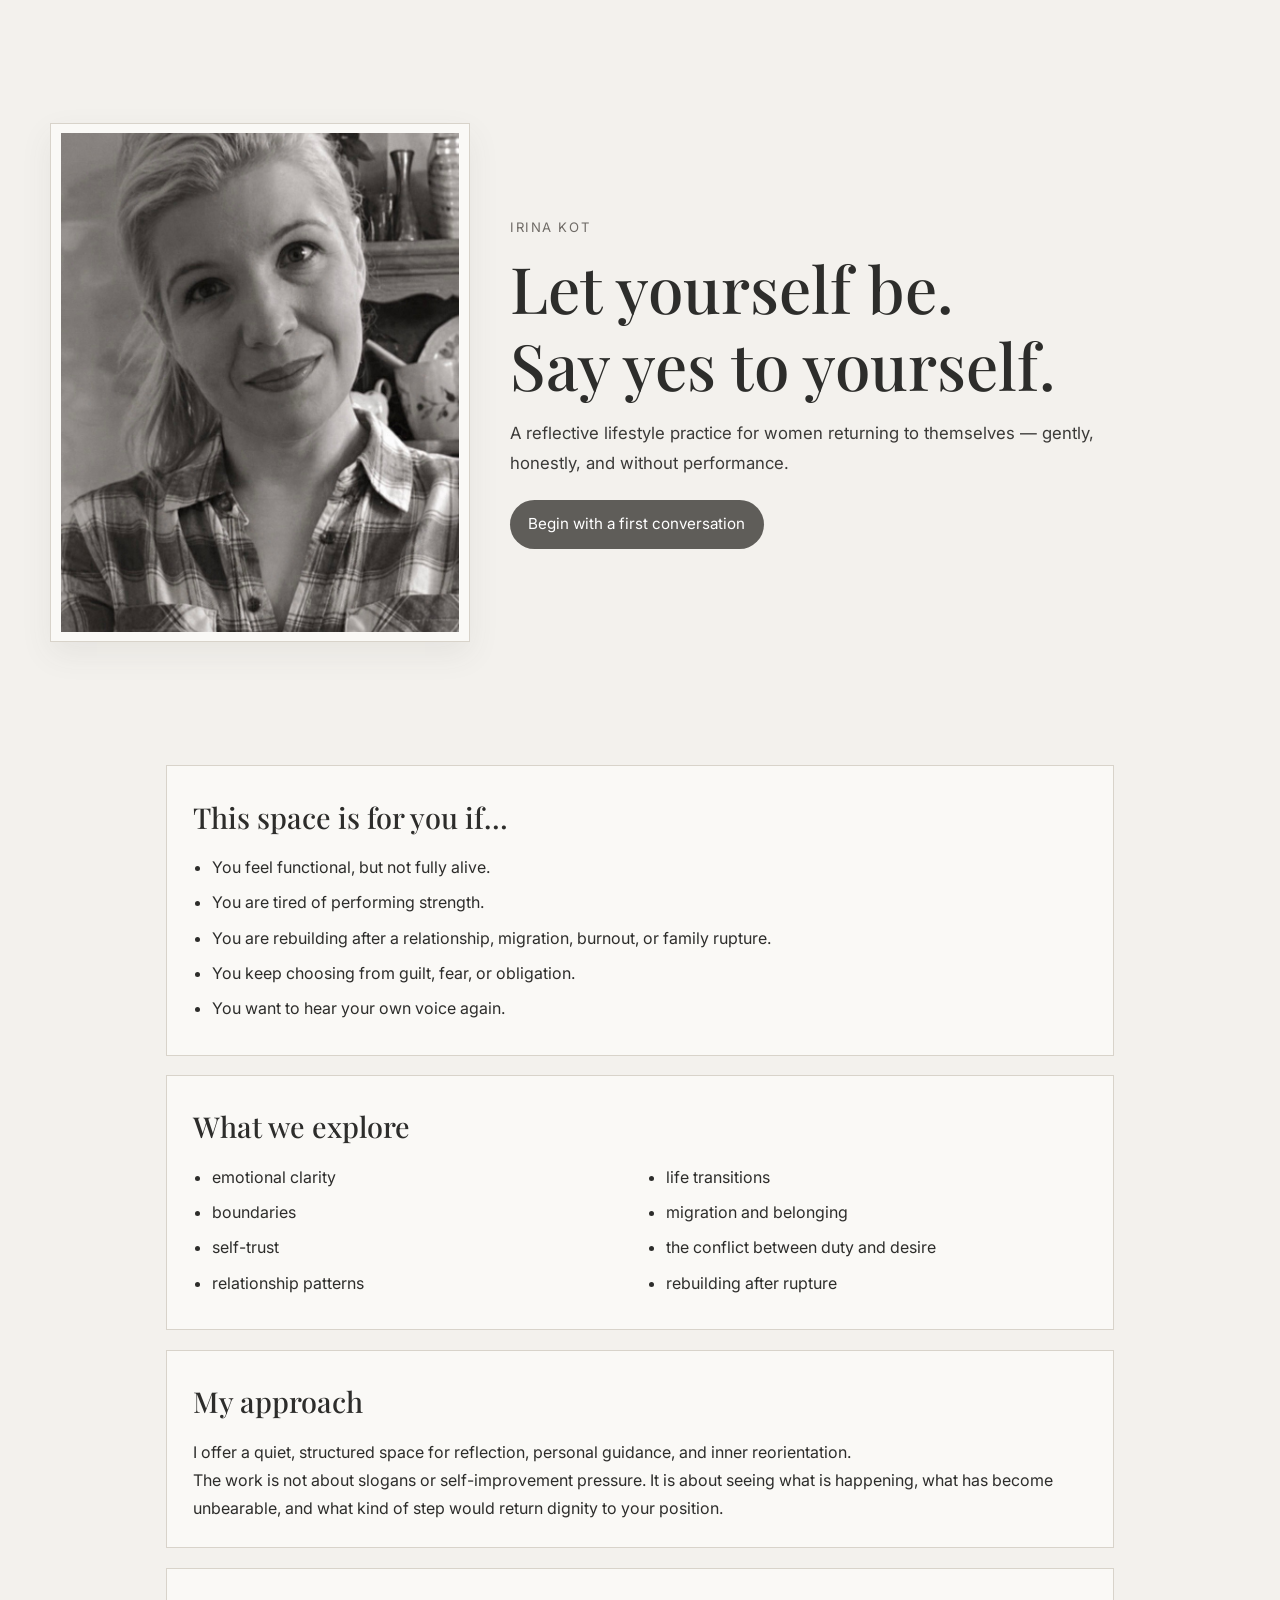
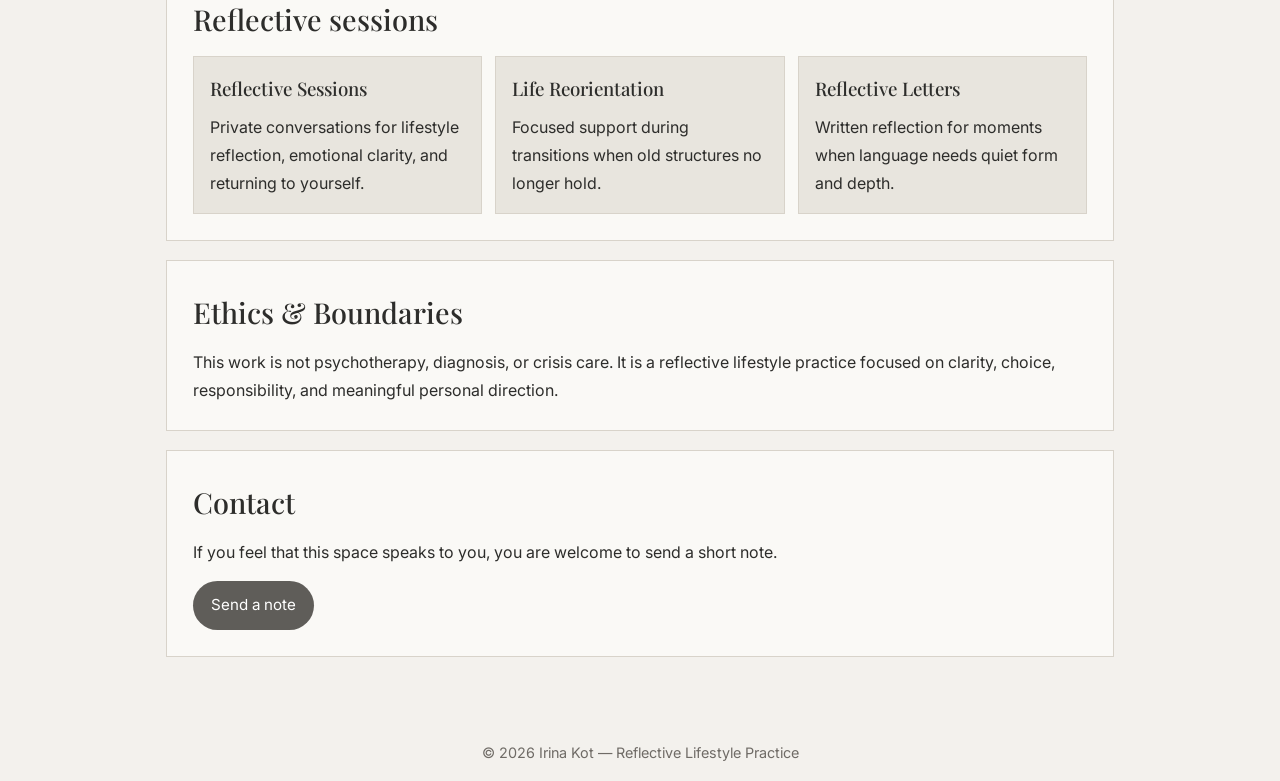
==== index.html @ 47215116 "Point portrait references to root image filename" ====
<!DOCTYPE html>
<html lang="en">
<head>
  <meta charset="UTF-8" />
  <meta name="viewport" content="width=device-width, initial-scale=1.0" />
  <title>Irina Kot — Reflective Lifestyle Practice</title>
  <meta name="description" content="A reflective lifestyle practice for women returning to themselves — gently, honestly, and without performance." />
  <link href="https://fonts.googleapis.com/css2?family=Playfair+Display:wght@400;500;600;700&family=Inter:wght@300;400;500&display=swap" rel="stylesheet" />
  <link rel="stylesheet" href="styles.css" />
</head>
<body>
  <header class="hero">
    <div class="hero-grid">
      <figure class="hero-image-card">
        <img src="26394C4F-55B9-4090-A271-78FD8FC266B1.jpeg" alt="Irina Kot portrait" class="hero-image" />
      </figure>
      <div class="hero-copy">
        <p class="identity">Irina Kot</p>
        <h1>Let yourself be.<br>Say yes to yourself.</h1>
        <p class="subtitle">A reflective lifestyle practice for women returning to themselves — gently, honestly, and without performance.</p>
        <a href="#contact" class="btn">Begin with a first conversation</a>
      </div>
    </div>
  </header>

  <main>
    <section class="section-card">
      <h2>This space is for you if…</h2>
      <ul>
        <li>You feel functional, but not fully alive.</li>
        <li>You are tired of performing strength.</li>
        <li>You are rebuilding after a relationship, migration, burnout, or family rupture.</li>
        <li>You keep choosing from guilt, fear, or obligation.</li>
        <li>You want to hear your own voice again.</li>
      </ul>
    </section>

    <section class="section-card">
      <h2>What we explore</h2>
      <ul class="two-col-list">
        <li>emotional clarity</li>
        <li>boundaries</li>
        <li>self-trust</li>
        <li>relationship patterns</li>
        <li>life transitions</li>
        <li>migration and belonging</li>
        <li>the conflict between duty and desire</li>
        <li>rebuilding after rupture</li>
      </ul>
    </section>

    <section class="section-card">
      <h2>My approach</h2>
      <p>I offer a quiet, structured space for reflection, personal guidance, and inner reorientation.</p>
      <p>The work is not about slogans or self-improvement pressure. It is about seeing what is happening, what has become unbearable, and what kind of step would return dignity to your position.</p>
    </section>

    <section class="section-card">
      <h2>Reflective sessions</h2>
      <div class="sessions">
        <article><h3>Reflective Sessions</h3><p>Private conversations for lifestyle reflection, emotional clarity, and returning to yourself.</p></article>
        <article><h3>Life Reorientation</h3><p>Focused support during transitions when old structures no longer hold.</p></article>
        <article><h3>Reflective Letters</h3><p>Written reflection for moments when language needs quiet form and depth.</p></article>
      </div>
    </section>

    <section class="section-card">
      <h2>Ethics & Boundaries</h2>
      <p>This work is not psychotherapy, diagnosis, or crisis care. It is a reflective lifestyle practice focused on clarity, choice, responsibility, and meaningful personal direction.</p>
    </section>

    <section id="contact" class="section-card contact">
      <h2>Contact</h2>
      <p>If you feel that this space speaks to you, you are welcome to send a short note.</p>
      <a class="btn" href="mailto:irynakot2016@gmail.com?subject=Reflective%20lifestyle%20practice%20inquiry">Send a note</a>
    </section>
  </main>

  <footer>© 2026 Irina Kot — Reflective Lifestyle Practice</footer>
</body>
</html>
---- styles.css ----
:root {
  --background: #f3f1ed;
  --surface: #e8e5de;
  --surface-light: #faf9f6;
  --text: #2d2d2b;
  --muted: #6f6b66;
  --border: #d8d3ca;
  --button: #5f5d59;
  --button-hover: #3f3d3a;
}

* { box-sizing: border-box; margin: 0; padding: 0; }
body {
  font-family: Inter, sans-serif;
  background: var(--background);
  color: var(--text);
  line-height: 1.75;
}

h1, h2, h3 {
  font-family: 'Playfair Display', serif;
  font-weight: 500;
}

.hero {
  min-height: 85vh;
  display: flex;
  align-items: center;
  padding: 2.5rem 1rem;
}

.hero-grid {
  max-width: 1180px;
  margin: 0 auto;
  width: 100%;
  display: grid;
  grid-template-columns: minmax(280px, 420px) 1fr;
  gap: 2.5rem;
  align-items: center;
}

.hero-image-card {
  background: var(--surface-light);
  border: 1px solid var(--border);
  padding: 0.6rem;
  box-shadow: 0 12px 30px rgba(82, 78, 72, 0.08);
}

.hero-image {
  width: 100%;
  aspect-ratio: 4 / 5;
  object-fit: cover;
  display: block;
}

.identity {
  color: var(--muted);
  text-transform: uppercase;
  letter-spacing: 0.12em;
  font-size: 0.82rem;
  margin-bottom: 0.7rem;
}

.hero-copy h1 {
  font-size: clamp(2.1rem, 5vw, 4rem);
  line-height: 1.2;
  margin-bottom: 1rem;
}

.subtitle {
  max-width: 620px;
  color: #3b3a38;
  margin-bottom: 1.35rem;
  font-size: 1.05rem;
}

main {
  max-width: 980px;
  margin: 0 auto;
  padding: 0 1rem 3rem;
}

.section-card {
  background: var(--surface-light);
  border: 1px solid var(--border);
  padding: 1.6rem;
  margin-bottom: 1.2rem;
}

.section-card h2 {
  font-size: 1.8rem;
  margin-bottom: 0.7rem;
}

ul { margin-left: 1.2rem; }
li { margin-bottom: 0.45rem; }

.two-col-list {
  columns: 2;
  column-gap: 2rem;
}

.sessions {
  display: grid;
  grid-template-columns: repeat(auto-fit, minmax(220px, 1fr));
  gap: 0.8rem;
}

.sessions article {
  background: var(--surface);
  border: 1px solid var(--border);
  padding: 1rem;
}

.sessions h3 { margin-bottom: 0.5rem; }

.btn {
  display: inline-block;
  text-decoration: none;
  color: #fff;
  background: var(--button);
  padding: 0.72rem 1.15rem;
  border-radius: 999px;
  font-size: 0.95rem;
  transition: background 0.2s ease;
}
.btn:hover { background: var(--button-hover); }

.contact p { margin-bottom: 0.9rem; }
footer {
  text-align: center;
  color: var(--muted);
  padding: 1rem;
  font-size: 0.9rem;
}

@media (max-width: 840px) {
  .hero { min-height: auto; padding-top: 1.5rem; }
  .hero-grid { grid-template-columns: 1fr; gap: 1.3rem; }
  .hero-copy { text-align: left; }
  .two-col-list { columns: 1; }
}
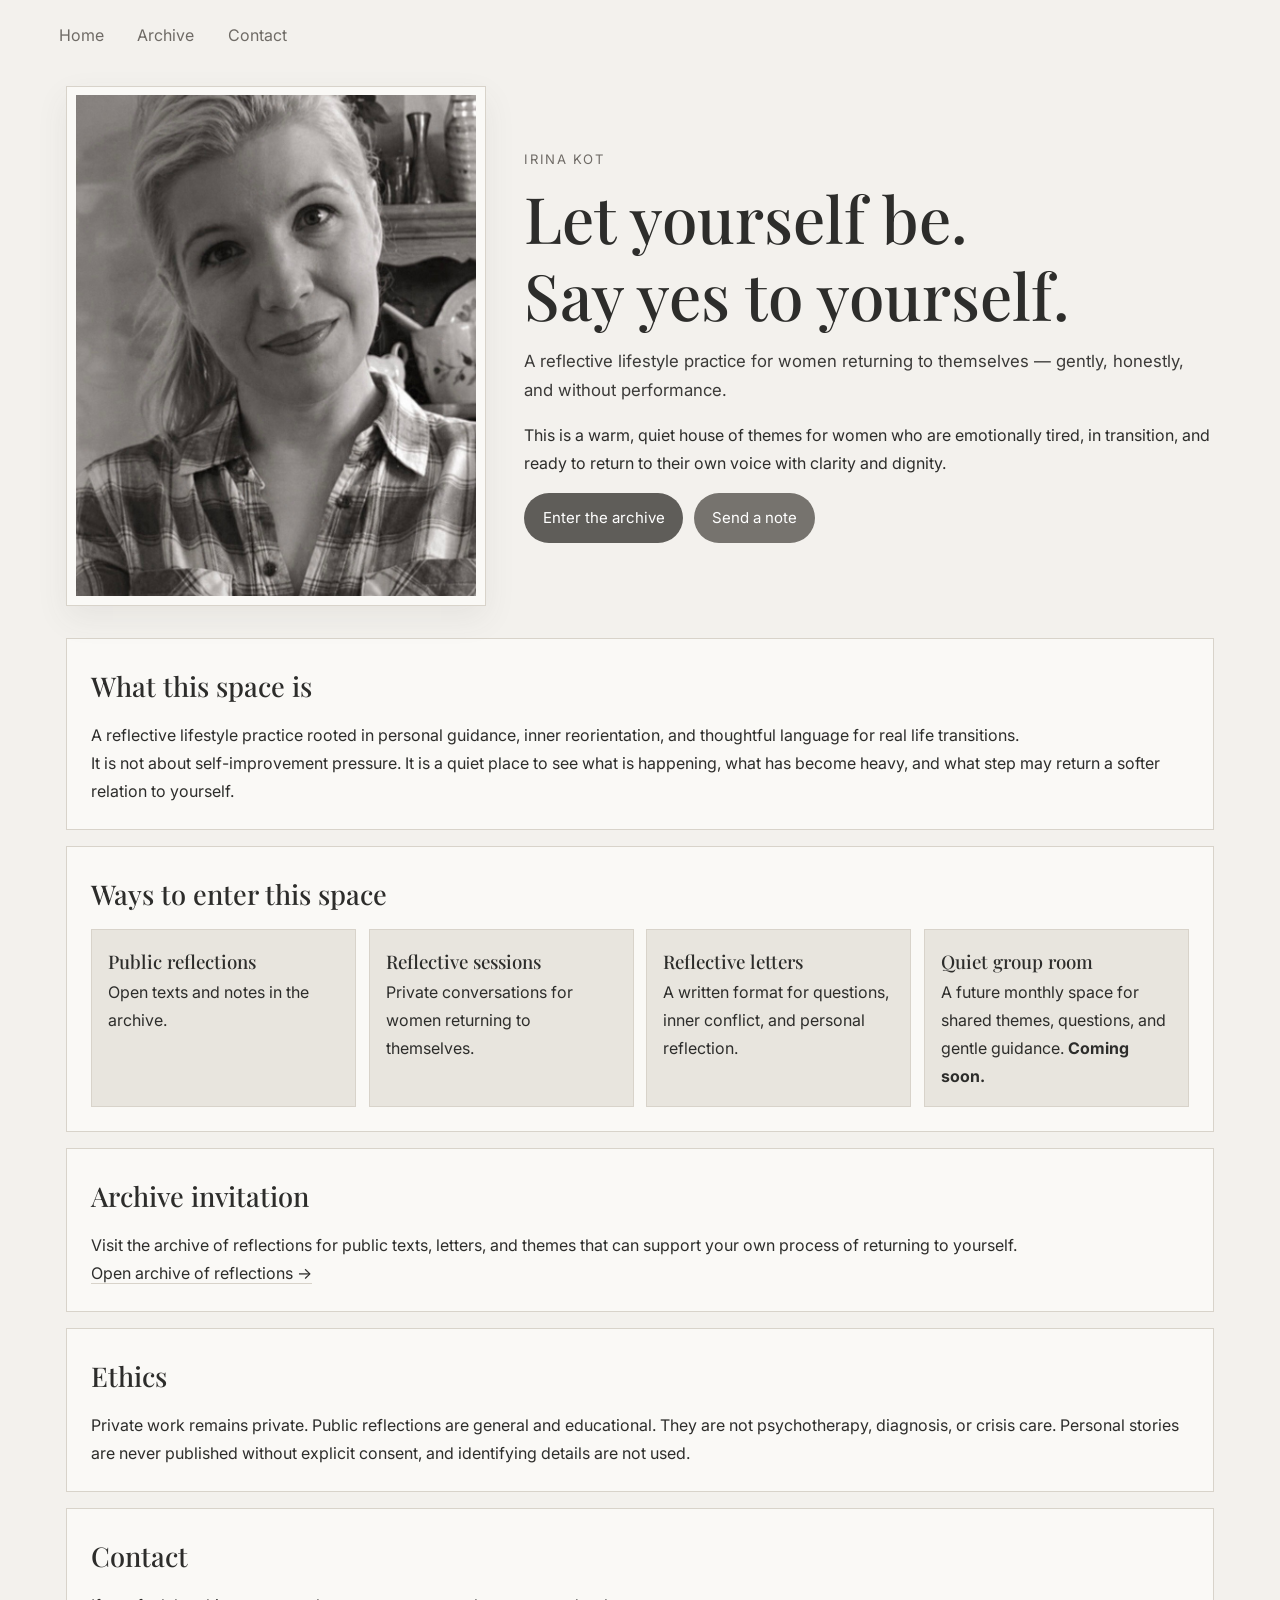
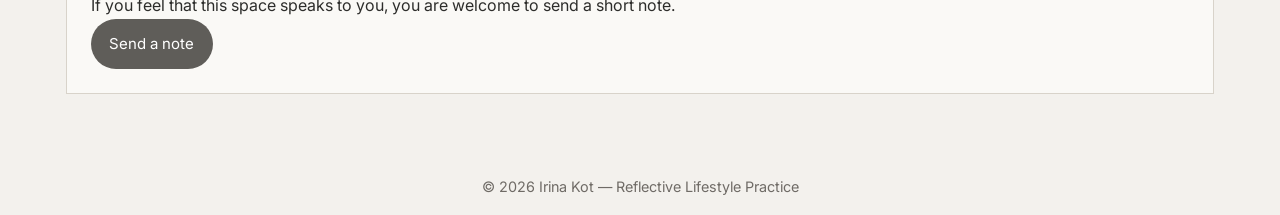
==== commit 00ea56a4: "Expand into reflective mini-site with archive categories and cards" ====
--- a/index.html
+++ b/index.html
@@ -9,70 +9,62 @@
   <link rel="stylesheet" href="styles.css" />
 </head>
 <body>
-  <header class="hero">
-    <div class="hero-grid">
+  <header class="site-nav-wrap">
+    <nav class="site-nav">
+      <a href="index.html">Home</a>
+      <a href="archive.html">Archive</a>
+      <a href="#contact">Contact</a>
+    </nav>
+  </header>
+
+  <main class="container">
+    <section class="hero">
       <figure class="hero-image-card">
-        <img src="26394C4F-55B9-4090-A271-78FD8FC266B1.jpeg" alt="Irina Kot portrait" class="hero-image" />
+        <img src="images/irina-photo.jpg" alt="Irina Kot portrait" class="hero-image" />
       </figure>
       <div class="hero-copy">
         <p class="identity">Irina Kot</p>
         <h1>Let yourself be.<br>Say yes to yourself.</h1>
         <p class="subtitle">A reflective lifestyle practice for women returning to themselves — gently, honestly, and without performance.</p>
-        <a href="#contact" class="btn">Begin with a first conversation</a>
-      </div>
-    </div>
-  </header>
-
-  <main>
-    <section class="section-card">
-      <h2>This space is for you if…</h2>
-      <ul>
-        <li>You feel functional, but not fully alive.</li>
-        <li>You are tired of performing strength.</li>
-        <li>You are rebuilding after a relationship, migration, burnout, or family rupture.</li>
-        <li>You keep choosing from guilt, fear, or obligation.</li>
-        <li>You want to hear your own voice again.</li>
-      </ul>
-    </section>
-
-    <section class="section-card">
-      <h2>What we explore</h2>
-      <ul class="two-col-list">
-        <li>emotional clarity</li>
-        <li>boundaries</li>
-        <li>self-trust</li>
-        <li>relationship patterns</li>
-        <li>life transitions</li>
-        <li>migration and belonging</li>
-        <li>the conflict between duty and desire</li>
-        <li>rebuilding after rupture</li>
-      </ul>
-    </section>
-
-    <section class="section-card">
-      <h2>My approach</h2>
-      <p>I offer a quiet, structured space for reflection, personal guidance, and inner reorientation.</p>
-      <p>The work is not about slogans or self-improvement pressure. It is about seeing what is happening, what has become unbearable, and what kind of step would return dignity to your position.</p>
-    </section>
-
-    <section class="section-card">
-      <h2>Reflective sessions</h2>
-      <div class="sessions">
-        <article><h3>Reflective Sessions</h3><p>Private conversations for lifestyle reflection, emotional clarity, and returning to yourself.</p></article>
-        <article><h3>Life Reorientation</h3><p>Focused support during transitions when old structures no longer hold.</p></article>
-        <article><h3>Reflective Letters</h3><p>Written reflection for moments when language needs quiet form and depth.</p></article>
+        <p>This is a warm, quiet house of themes for women who are emotionally tired, in transition, and ready to return to their own voice with clarity and dignity.</p>
+        <div class="actions">
+          <a href="archive.html" class="btn">Enter the archive</a>
+          <a href="mailto:irynakot2016@gmail.com?subject=Reflective%20lifestyle%20practice%20inquiry" class="btn btn-soft">Send a note</a>
+        </div>
       </div>
     </section>
 
     <section class="section-card">
-      <h2>Ethics & Boundaries</h2>
-      <p>This work is not psychotherapy, diagnosis, or crisis care. It is a reflective lifestyle practice focused on clarity, choice, responsibility, and meaningful personal direction.</p>
+      <h2>What this space is</h2>
+      <p>A reflective lifestyle practice rooted in personal guidance, inner reorientation, and thoughtful language for real life transitions.</p>
+      <p>It is not about self-improvement pressure. It is a quiet place to see what is happening, what has become heavy, and what step may return a softer relation to yourself.</p>
+    </section>
+
+    <section class="section-card">
+      <h2>Ways to enter this space</h2>
+      <div class="entry-grid">
+        <article><h3>Public reflections</h3><p>Open texts and notes in the archive.</p></article>
+        <article><h3>Reflective sessions</h3><p>Private conversations for women returning to themselves.</p></article>
+        <article><h3>Reflective letters</h3><p>A written format for questions, inner conflict, and personal reflection.</p></article>
+        <article><h3>Quiet group room</h3><p>A future monthly space for shared themes, questions, and gentle guidance. <strong>Coming soon.</strong></p></article>
+      </div>
+    </section>
+
+    <section class="section-card invite">
+      <h2>Archive invitation</h2>
+      <p>Visit the archive of reflections for public texts, letters, and themes that can support your own process of returning to yourself.</p>
+      <a href="archive.html" class="text-link">Open archive of reflections →</a>
+    </section>
+
+    <section class="section-card ethics">
+      <h2>Ethics</h2>
+      <p>Private work remains private. Public reflections are general and educational. They are not psychotherapy, diagnosis, or crisis care. Personal stories are never published without explicit consent, and identifying details are not used.</p>
     </section>
 
     <section id="contact" class="section-card contact">
       <h2>Contact</h2>
       <p>If you feel that this space speaks to you, you are welcome to send a short note.</p>
-      <a class="btn" href="mailto:irynakot2016@gmail.com?subject=Reflective%20lifestyle%20practice%20inquiry">Send a note</a>
+      <a href="mailto:irynakot2016@gmail.com?subject=Reflective%20lifestyle%20practice%20inquiry" class="btn">Send a note</a>
     </section>
   </main>
 
--- a/styles.css
+++ b/styles.css
@@ -8,135 +8,47 @@
   --button: #5f5d59;
   --button-hover: #3f3d3a;
 }
+*{box-sizing:border-box;margin:0;padding:0}
+body{font-family:Inter,sans-serif;background:var(--background);color:var(--text);line-height:1.75}
+h1,h2,h3{font-family:'Playfair Display',serif;font-weight:500}
 
-* { box-sizing: border-box; margin: 0; padding: 0; }
-body {
-  font-family: Inter, sans-serif;
-  background: var(--background);
-  color: var(--text);
-  line-height: 1.75;
+.site-nav-wrap{padding:1rem}
+.site-nav{max-width:1180px;margin:0 auto;display:flex;gap:1rem}
+.site-nav a{color:var(--muted);text-decoration:none;padding:.3rem .55rem;border-radius:999px}
+.site-nav a:hover{background:var(--surface)}
+
+.container{max-width:1180px;margin:0 auto;padding:0 1rem 3rem}
+.hero{display:grid;grid-template-columns:minmax(280px,420px) 1fr;gap:2.4rem;align-items:center;margin:1rem 0 2rem}
+.hero-image-card{background:var(--surface-light);border:1px solid var(--border);padding:.55rem;box-shadow:0 12px 30px rgba(82,78,72,.08)}
+.hero-image{width:100%;aspect-ratio:4/5;object-fit:cover;display:block}
+.identity{color:var(--muted);letter-spacing:.12em;text-transform:uppercase;font-size:.82rem;margin-bottom:.55rem}
+.hero-copy h1{font-size:clamp(2.1rem,5vw,4rem);line-height:1.2;margin-bottom:.8rem}
+.subtitle{font-size:1.05rem;color:#3b3a38;margin-bottom:1rem}
+.actions{display:flex;flex-wrap:wrap;gap:.65rem;margin-top:1rem}
+
+.btn{display:inline-block;text-decoration:none;color:#fff;background:var(--button);padding:.72rem 1.15rem;border-radius:999px;font-size:.94rem;transition:background .2s}
+.btn:hover{background:var(--button-hover)}
+.btn-soft{background:#76736e}
+.text-link{color:var(--text);text-decoration:none;border-bottom:1px solid var(--border)}
+
+.section-card{background:var(--surface-light);border:1px solid var(--border);padding:1.5rem;margin-bottom:1rem}
+.section-card h2{font-size:1.7rem;margin-bottom:.65rem}
+.entry-grid{display:grid;grid-template-columns:repeat(auto-fit,minmax(220px,1fr));gap:.8rem;margin-top:.5rem}
+.entry-grid article{background:var(--surface);border:1px solid var(--border);padding:1rem}
+
+.archive-head h1{font-size:clamp(2rem,4vw,3rem);margin-bottom:.6rem}
+.chips{display:flex;flex-wrap:wrap;gap:.5rem;margin-top:1rem}
+.chip{font-size:.85rem;text-decoration:none;color:var(--muted);padding:.32rem .7rem;border:1px solid var(--border);border-radius:999px;background:var(--surface-light)}
+
+.archive-grid{display:grid;grid-template-columns:repeat(auto-fit,minmax(240px,1fr));gap:.9rem}
+.archive-card{background:var(--surface-light);border:1px solid var(--border);padding:1rem;box-shadow:0 8px 20px rgba(82,78,72,.06)}
+.archive-card .meta{font-size:.83rem;color:var(--muted);margin-bottom:.4rem}
+.archive-card .meta span{font-weight:600;color:#4b4a47}
+.archive-card h3{font-size:1.3rem;margin-bottom:.45rem}
+.archive-card a{color:var(--text)}
+
+footer{text-align:center;color:var(--muted);padding:1rem;font-size:.9rem}
+
+@media (max-width:860px){
+  .hero{grid-template-columns:1fr;gap:1.2rem}
 }
-
-h1, h2, h3 {
-  font-family: 'Playfair Display', serif;
-  font-weight: 500;
-}
-
-.hero {
-  min-height: 85vh;
-  display: flex;
-  align-items: center;
-  padding: 2.5rem 1rem;
-}
-
-.hero-grid {
-  max-width: 1180px;
-  margin: 0 auto;
-  width: 100%;
-  display: grid;
-  grid-template-columns: minmax(280px, 420px) 1fr;
-  gap: 2.5rem;
-  align-items: center;
-}
-
-.hero-image-card {
-  background: var(--surface-light);
-  border: 1px solid var(--border);
-  padding: 0.6rem;
-  box-shadow: 0 12px 30px rgba(82, 78, 72, 0.08);
-}
-
-.hero-image {
-  width: 100%;
-  aspect-ratio: 4 / 5;
-  object-fit: cover;
-  display: block;
-}
-
-.identity {
-  color: var(--muted);
-  text-transform: uppercase;
-  letter-spacing: 0.12em;
-  font-size: 0.82rem;
-  margin-bottom: 0.7rem;
-}
-
-.hero-copy h1 {
-  font-size: clamp(2.1rem, 5vw, 4rem);
-  line-height: 1.2;
-  margin-bottom: 1rem;
-}
-
-.subtitle {
-  max-width: 620px;
-  color: #3b3a38;
-  margin-bottom: 1.35rem;
-  font-size: 1.05rem;
-}
-
-main {
-  max-width: 980px;
-  margin: 0 auto;
-  padding: 0 1rem 3rem;
-}
-
-.section-card {
-  background: var(--surface-light);
-  border: 1px solid var(--border);
-  padding: 1.6rem;
-  margin-bottom: 1.2rem;
-}
-
-.section-card h2 {
-  font-size: 1.8rem;
-  margin-bottom: 0.7rem;
-}
-
-ul { margin-left: 1.2rem; }
-li { margin-bottom: 0.45rem; }
-
-.two-col-list {
-  columns: 2;
-  column-gap: 2rem;
-}
-
-.sessions {
-  display: grid;
-  grid-template-columns: repeat(auto-fit, minmax(220px, 1fr));
-  gap: 0.8rem;
-}
-
-.sessions article {
-  background: var(--surface);
-  border: 1px solid var(--border);
-  padding: 1rem;
-}
-
-.sessions h3 { margin-bottom: 0.5rem; }
-
-.btn {
-  display: inline-block;
-  text-decoration: none;
-  color: #fff;
-  background: var(--button);
-  padding: 0.72rem 1.15rem;
-  border-radius: 999px;
-  font-size: 0.95rem;
-  transition: background 0.2s ease;
-}
-.btn:hover { background: var(--button-hover); }
-
-.contact p { margin-bottom: 0.9rem; }
-footer {
-  text-align: center;
-  color: var(--muted);
-  padding: 1rem;
-  font-size: 0.9rem;
-}
-
-@media (max-width: 840px) {
-  .hero { min-height: auto; padding-top: 1.5rem; }
-  .hero-grid { grid-template-columns: 1fr; gap: 1.3rem; }
-  .hero-copy { text-align: left; }
-  .two-col-list { columns: 1; }
-}
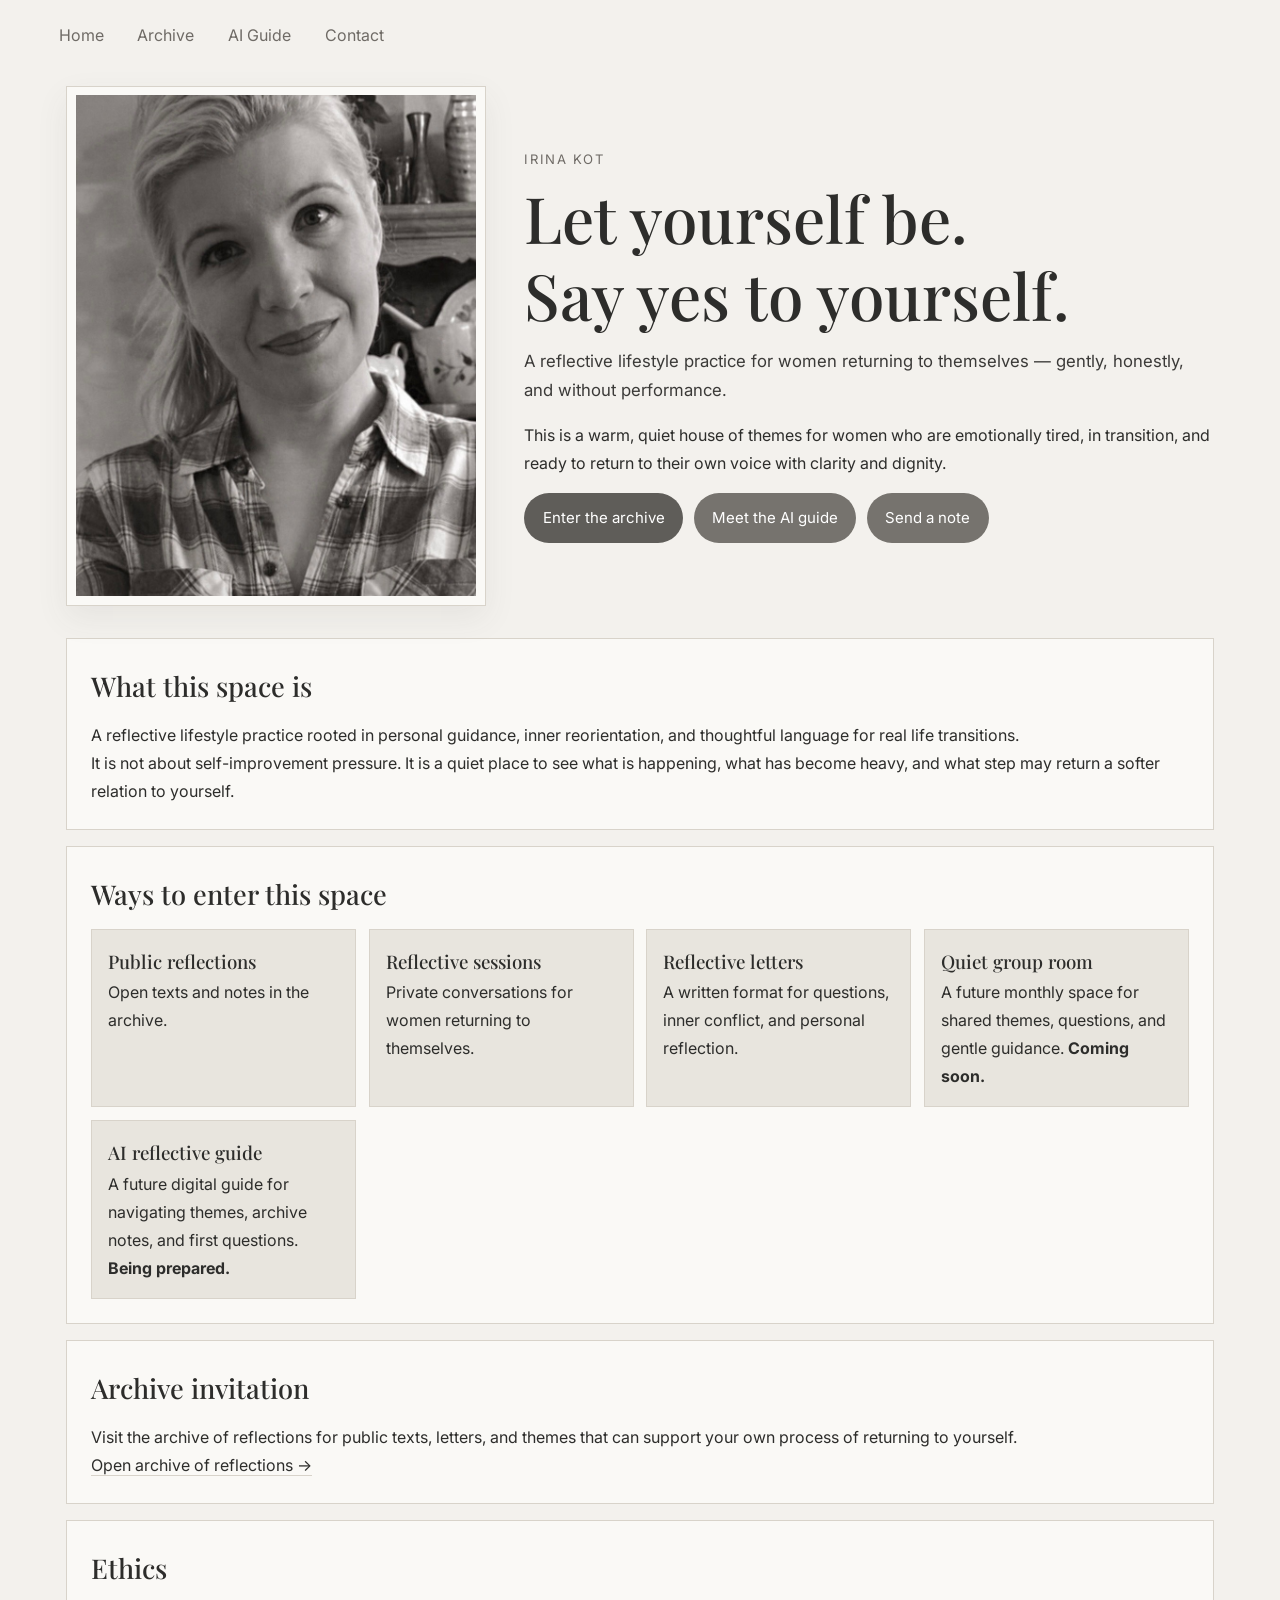
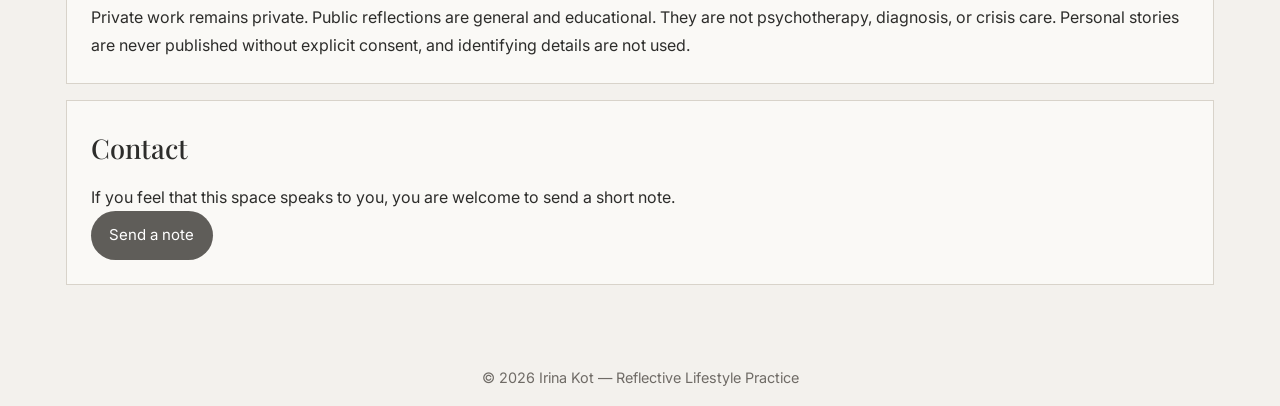
==== commit 483b9a7e: "Add AI guide page and finalize mini-site navigation and archive QA fixes" ====
--- a/index.html
+++ b/index.html
@@ -10,9 +10,10 @@
 </head>
 <body>
   <header class="site-nav-wrap">
-    <nav class="site-nav">
-      <a href="index.html">Home</a>
+    <nav class="site-nav" aria-label="Primary navigation">
+      <a href="index.html" aria-current="page">Home</a>
       <a href="archive.html">Archive</a>
+      <a href="agent.html">AI Guide</a>
       <a href="#contact">Contact</a>
     </nav>
   </header>
@@ -29,6 +30,7 @@
         <p>This is a warm, quiet house of themes for women who are emotionally tired, in transition, and ready to return to their own voice with clarity and dignity.</p>
         <div class="actions">
           <a href="archive.html" class="btn">Enter the archive</a>
+          <a href="agent.html" class="btn btn-soft">Meet the AI guide</a>
           <a href="mailto:irynakot2016@gmail.com?subject=Reflective%20lifestyle%20practice%20inquiry" class="btn btn-soft">Send a note</a>
         </div>
       </div>
@@ -43,10 +45,11 @@
     <section class="section-card">
       <h2>Ways to enter this space</h2>
       <div class="entry-grid">
-        <article><h3>Public reflections</h3><p>Open texts and notes in the archive.</p></article>
-        <article><h3>Reflective sessions</h3><p>Private conversations for women returning to themselves.</p></article>
-        <article><h3>Reflective letters</h3><p>A written format for questions, inner conflict, and personal reflection.</p></article>
-        <article><h3>Quiet group room</h3><p>A future monthly space for shared themes, questions, and gentle guidance. <strong>Coming soon.</strong></p></article>
+        <article class="entry-card"><h3>Public reflections</h3><p>Open texts and notes in the archive.</p></article>
+        <article class="entry-card"><h3>Reflective sessions</h3><p>Private conversations for women returning to themselves.</p></article>
+        <article class="entry-card"><h3>Reflective letters</h3><p>A written format for questions, inner conflict, and personal reflection.</p></article>
+        <article class="entry-card"><h3>Quiet group room</h3><p>A future monthly space for shared themes, questions, and gentle guidance. <strong>Coming soon.</strong></p></article>
+        <article class="entry-card"><h3>AI reflective guide</h3><p>A future digital guide for navigating themes, archive notes, and first questions. <strong>Being prepared.</strong></p></article>
       </div>
     </section>
 
--- a/styles.css
+++ b/styles.css
@@ -37,8 +37,8 @@
 .entry-grid article{background:var(--surface);border:1px solid var(--border);padding:1rem}
 
 .archive-head h1{font-size:clamp(2rem,4vw,3rem);margin-bottom:.6rem}
-.chips{display:flex;flex-wrap:wrap;gap:.5rem;margin-top:1rem}
-.chip{font-size:.85rem;text-decoration:none;color:var(--muted);padding:.32rem .7rem;border:1px solid var(--border);border-radius:999px;background:var(--surface-light)}
+.chip-row{display:flex;flex-wrap:wrap;gap:.5rem;margin-top:1rem}
+.chip{font-size:.85rem;color:var(--muted);padding:.32rem .7rem;border:1px solid var(--border);border-radius:999px;background:var(--surface-light)}
 
 .archive-grid{display:grid;grid-template-columns:repeat(auto-fit,minmax(240px,1fr));gap:.9rem}
 .archive-card{background:var(--surface-light);border:1px solid var(--border);padding:1rem;box-shadow:0 8px 20px rgba(82,78,72,.06)}
@@ -52,3 +52,16 @@
 @media (max-width:860px){
   .hero{grid-template-columns:1fr;gap:1.2rem}
 }
+
+.card-label{font-size:.75rem;letter-spacing:.08em;text-transform:uppercase;color:var(--muted);margin-bottom:.3rem}
+.card-meta{font-size:.84rem;color:#5e5b57;margin-bottom:.5rem}
+.card-action{font-size:.9rem;color:var(--muted);margin-top:.5rem}
+.card-action-link{font-size:.92rem;color:var(--text);text-decoration:none;border-bottom:1px solid var(--border)}
+.ethics-note p{font-size:.95rem;color:#4d4a46}
+
+.nav-link{}
+.archive-intro{margin-top:.35rem}
+.entry-card{}
+.agent-hero ul{margin-top:.7rem;margin-left:1.1rem}
+.agent-shell{max-width:760px}
+.agent-status{margin-bottom:.9rem;color:#4f4b47}
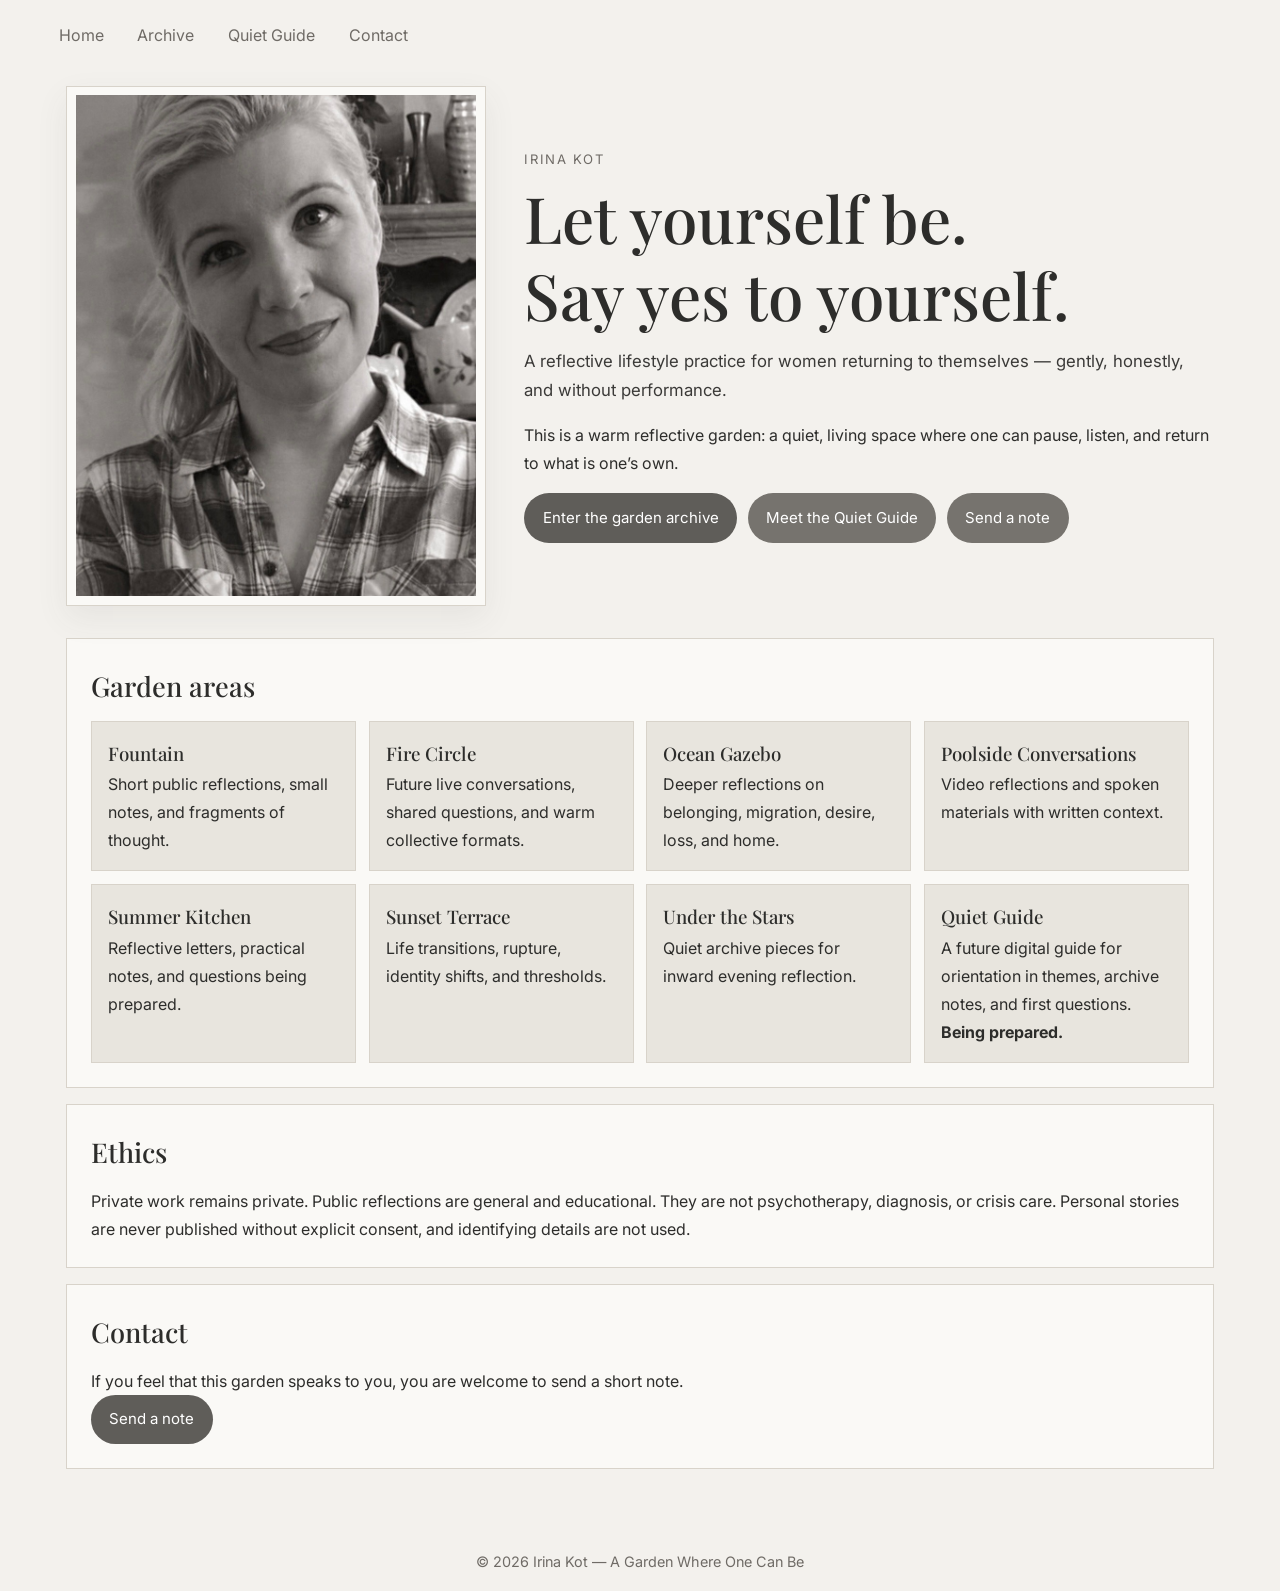
==== commit 587a9813: "Shift content architecture to reflective garden concept" ====
--- a/index.html
+++ b/index.html
@@ -3,74 +3,18 @@
 <head>
   <meta charset="UTF-8" />
   <meta name="viewport" content="width=device-width, initial-scale=1.0" />
-  <title>Irina Kot — Reflective Lifestyle Practice</title>
+  <title>Irina Kot — A Garden Where One Can Be</title>
   <meta name="description" content="A reflective lifestyle practice for women returning to themselves — gently, honestly, and without performance." />
   <link href="https://fonts.googleapis.com/css2?family=Playfair+Display:wght@400;500;600;700&family=Inter:wght@300;400;500&display=swap" rel="stylesheet" />
   <link rel="stylesheet" href="styles.css" />
 </head>
 <body>
-  <header class="site-nav-wrap">
-    <nav class="site-nav" aria-label="Primary navigation">
-      <a href="index.html" aria-current="page">Home</a>
-      <a href="archive.html">Archive</a>
-      <a href="agent.html">AI Guide</a>
-      <a href="#contact">Contact</a>
-    </nav>
-  </header>
-
-  <main class="container">
-    <section class="hero">
-      <figure class="hero-image-card">
-        <img src="images/irina-photo.jpg" alt="Irina Kot portrait" class="hero-image" />
-      </figure>
-      <div class="hero-copy">
-        <p class="identity">Irina Kot</p>
-        <h1>Let yourself be.<br>Say yes to yourself.</h1>
-        <p class="subtitle">A reflective lifestyle practice for women returning to themselves — gently, honestly, and without performance.</p>
-        <p>This is a warm, quiet house of themes for women who are emotionally tired, in transition, and ready to return to their own voice with clarity and dignity.</p>
-        <div class="actions">
-          <a href="archive.html" class="btn">Enter the archive</a>
-          <a href="agent.html" class="btn btn-soft">Meet the AI guide</a>
-          <a href="mailto:irynakot2016@gmail.com?subject=Reflective%20lifestyle%20practice%20inquiry" class="btn btn-soft">Send a note</a>
-        </div>
-      </div>
-    </section>
-
-    <section class="section-card">
-      <h2>What this space is</h2>
-      <p>A reflective lifestyle practice rooted in personal guidance, inner reorientation, and thoughtful language for real life transitions.</p>
-      <p>It is not about self-improvement pressure. It is a quiet place to see what is happening, what has become heavy, and what step may return a softer relation to yourself.</p>
-    </section>
-
-    <section class="section-card">
-      <h2>Ways to enter this space</h2>
-      <div class="entry-grid">
-        <article class="entry-card"><h3>Public reflections</h3><p>Open texts and notes in the archive.</p></article>
-        <article class="entry-card"><h3>Reflective sessions</h3><p>Private conversations for women returning to themselves.</p></article>
-        <article class="entry-card"><h3>Reflective letters</h3><p>A written format for questions, inner conflict, and personal reflection.</p></article>
-        <article class="entry-card"><h3>Quiet group room</h3><p>A future monthly space for shared themes, questions, and gentle guidance. <strong>Coming soon.</strong></p></article>
-        <article class="entry-card"><h3>AI reflective guide</h3><p>A future digital guide for navigating themes, archive notes, and first questions. <strong>Being prepared.</strong></p></article>
-      </div>
-    </section>
-
-    <section class="section-card invite">
-      <h2>Archive invitation</h2>
-      <p>Visit the archive of reflections for public texts, letters, and themes that can support your own process of returning to yourself.</p>
-      <a href="archive.html" class="text-link">Open archive of reflections →</a>
-    </section>
-
-    <section class="section-card ethics">
-      <h2>Ethics</h2>
-      <p>Private work remains private. Public reflections are general and educational. They are not psychotherapy, diagnosis, or crisis care. Personal stories are never published without explicit consent, and identifying details are not used.</p>
-    </section>
-
-    <section id="contact" class="section-card contact">
-      <h2>Contact</h2>
-      <p>If you feel that this space speaks to you, you are welcome to send a short note.</p>
-      <a href="mailto:irynakot2016@gmail.com?subject=Reflective%20lifestyle%20practice%20inquiry" class="btn">Send a note</a>
-    </section>
-  </main>
-
-  <footer>© 2026 Irina Kot — Reflective Lifestyle Practice</footer>
-</body>
-</html>
+<header class="site-nav-wrap"><nav class="site-nav" aria-label="Primary navigation"><a href="index.html" aria-current="page">Home</a><a href="archive.html">Archive</a><a href="agent.html">Quiet Guide</a><a href="#contact">Contact</a></nav></header>
+<main class="container">
+<section class="hero"><figure class="hero-image-card"><img src="images/irina-photo.jpg" alt="Irina Kot portrait" class="hero-image"/></figure><div class="hero-copy"><p class="identity">Irina Kot</p><h1>Let yourself be.<br>Say yes to yourself.</h1><p class="subtitle">A reflective lifestyle practice for women returning to themselves — gently, honestly, and without performance.</p><p>This is a warm reflective garden: a quiet, living space where one can pause, listen, and return to what is one’s own.</p><div class="actions"><a href="archive.html" class="btn">Enter the garden archive</a><a href="agent.html" class="btn btn-soft">Meet the Quiet Guide</a><a href="mailto:irynakot2016@gmail.com?subject=Reflective%20lifestyle%20practice%20inquiry" class="btn btn-soft">Send a note</a></div></div></section>
+<section class="section-card"><h2>Garden areas</h2><div class="entry-grid"><article class="entry-card"><h3>Fountain</h3><p>Short public reflections, small notes, and fragments of thought.</p></article><article class="entry-card"><h3>Fire Circle</h3><p>Future live conversations, shared questions, and warm collective formats.</p></article><article class="entry-card"><h3>Ocean Gazebo</h3><p>Deeper reflections on belonging, migration, desire, loss, and home.</p></article><article class="entry-card"><h3>Poolside Conversations</h3><p>Video reflections and spoken materials with written context.</p></article><article class="entry-card"><h3>Summer Kitchen</h3><p>Reflective letters, practical notes, and questions being prepared.</p></article><article class="entry-card"><h3>Sunset Terrace</h3><p>Life transitions, rupture, identity shifts, and thresholds.</p></article><article class="entry-card"><h3>Under the Stars</h3><p>Quiet archive pieces for inward evening reflection.</p></article><article class="entry-card"><h3>Quiet Guide</h3><p>A future digital guide for orientation in themes, archive notes, and first questions. <strong>Being prepared.</strong></p></article></div></section>
+<section class="section-card ethics"><h2>Ethics</h2><p>Private work remains private. Public reflections are general and educational. They are not psychotherapy, diagnosis, or crisis care. Personal stories are never published without explicit consent, and identifying details are not used.</p></section>
+<section id="contact" class="section-card contact"><h2>Contact</h2><p>If you feel that this garden speaks to you, you are welcome to send a short note.</p><a href="mailto:irynakot2016@gmail.com?subject=Reflective%20lifestyle%20practice%20inquiry" class="btn">Send a note</a></section>
+</main>
+<footer>© 2026 Irina Kot — A Garden Where One Can Be</footer>
+</body></html>
--- a/styles.css
+++ b/styles.css
@@ -65,3 +65,9 @@
 .agent-hero ul{margin-top:.7rem;margin-left:1.1rem}
 .agent-shell{max-width:760px}
 .agent-status{margin-bottom:.9rem;color:#4f4b47}
+
+.work-page{max-width:980px}
+.work-header h1{font-size:clamp(1.9rem,4vw,2.7rem)}
+.work-body p{margin-bottom:.8rem}
+.video-shell{border:1px solid var(--border);background:var(--surface);padding:1rem;margin-bottom:1rem}
+.owner-note{font-size:.92rem;color:var(--muted)}
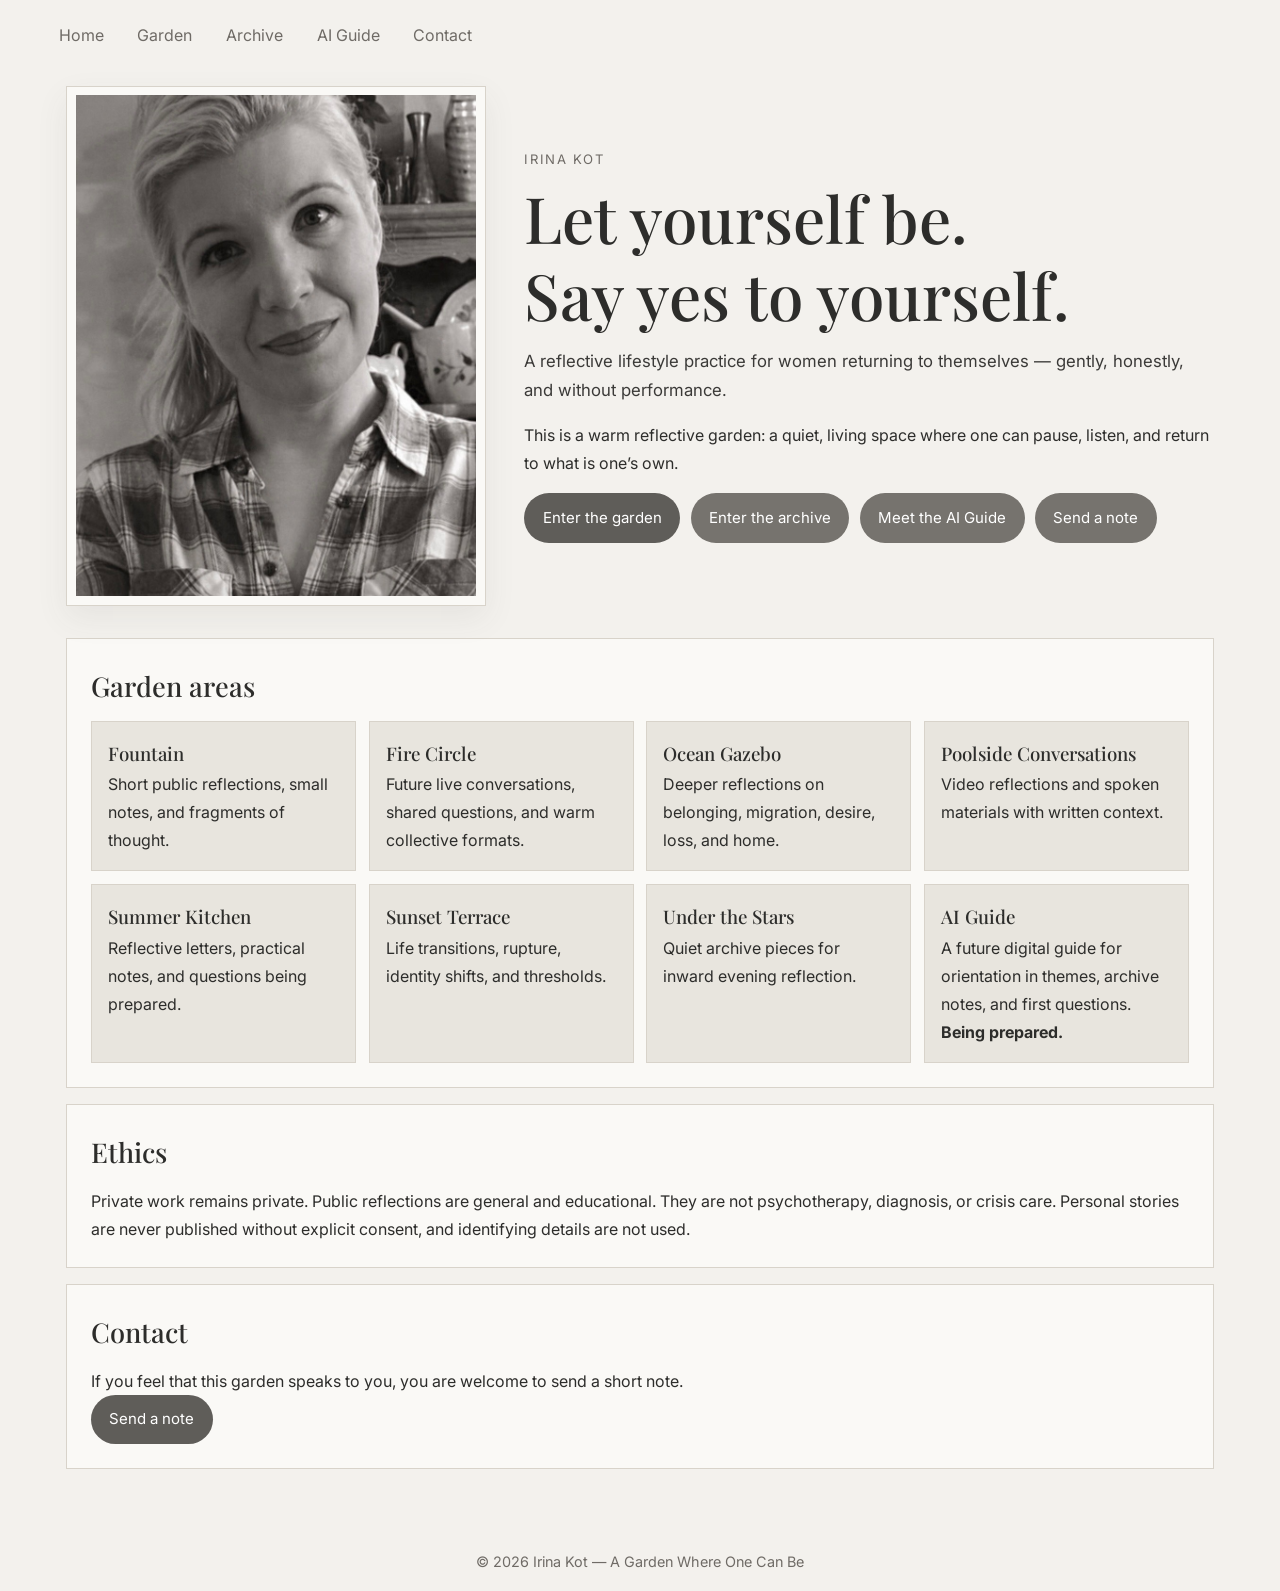
==== commit d11f7cb1: "Implement reflective garden architecture across pages and works" ====
--- a/index.html
+++ b/index.html
@@ -9,10 +9,10 @@
   <link rel="stylesheet" href="styles.css" />
 </head>
 <body>
-<header class="site-nav-wrap"><nav class="site-nav" aria-label="Primary navigation"><a href="index.html" aria-current="page">Home</a><a href="archive.html">Archive</a><a href="agent.html">Quiet Guide</a><a href="#contact">Contact</a></nav></header>
+<header class="site-nav-wrap"><nav class="site-nav" aria-label="Primary navigation"><a href="index.html" aria-current="page">Home</a><a href="garden.html">Garden</a><a href="archive.html">Archive</a><a href="agent.html">AI Guide</a><a href="#contact">Contact</a></nav></header>
 <main class="container">
-<section class="hero"><figure class="hero-image-card"><img src="images/irina-photo.jpg" alt="Irina Kot portrait" class="hero-image"/></figure><div class="hero-copy"><p class="identity">Irina Kot</p><h1>Let yourself be.<br>Say yes to yourself.</h1><p class="subtitle">A reflective lifestyle practice for women returning to themselves — gently, honestly, and without performance.</p><p>This is a warm reflective garden: a quiet, living space where one can pause, listen, and return to what is one’s own.</p><div class="actions"><a href="archive.html" class="btn">Enter the garden archive</a><a href="agent.html" class="btn btn-soft">Meet the Quiet Guide</a><a href="mailto:irynakot2016@gmail.com?subject=Reflective%20lifestyle%20practice%20inquiry" class="btn btn-soft">Send a note</a></div></div></section>
-<section class="section-card"><h2>Garden areas</h2><div class="entry-grid"><article class="entry-card"><h3>Fountain</h3><p>Short public reflections, small notes, and fragments of thought.</p></article><article class="entry-card"><h3>Fire Circle</h3><p>Future live conversations, shared questions, and warm collective formats.</p></article><article class="entry-card"><h3>Ocean Gazebo</h3><p>Deeper reflections on belonging, migration, desire, loss, and home.</p></article><article class="entry-card"><h3>Poolside Conversations</h3><p>Video reflections and spoken materials with written context.</p></article><article class="entry-card"><h3>Summer Kitchen</h3><p>Reflective letters, practical notes, and questions being prepared.</p></article><article class="entry-card"><h3>Sunset Terrace</h3><p>Life transitions, rupture, identity shifts, and thresholds.</p></article><article class="entry-card"><h3>Under the Stars</h3><p>Quiet archive pieces for inward evening reflection.</p></article><article class="entry-card"><h3>Quiet Guide</h3><p>A future digital guide for orientation in themes, archive notes, and first questions. <strong>Being prepared.</strong></p></article></div></section>
+<section class="hero"><figure class="hero-image-card"><img src="images/irina-photo.jpg" alt="Irina Kot portrait" class="hero-image"/></figure><div class="hero-copy"><p class="identity">Irina Kot</p><h1>Let yourself be.<br>Say yes to yourself.</h1><p class="subtitle">A reflective lifestyle practice for women returning to themselves — gently, honestly, and without performance.</p><p>This is a warm reflective garden: a quiet, living space where one can pause, listen, and return to what is one’s own.</p><div class="actions"><a href="garden.html" class="btn">Enter the garden</a><a href="archive.html" class="btn btn-soft">Enter the archive</a><a href="agent.html" class="btn btn-soft">Meet the AI Guide</a><a href="mailto:irynakot2016@gmail.com?subject=Reflective%20lifestyle%20practice%20inquiry" class="btn btn-soft">Send a note</a></div></div></section>
+<section class="section-card"><h2>Garden areas</h2><div class="entry-grid"><article class="entry-card"><h3>Fountain</h3><p>Short public reflections, small notes, and fragments of thought.</p></article><article class="entry-card"><h3>Fire Circle</h3><p>Future live conversations, shared questions, and warm collective formats.</p></article><article class="entry-card"><h3>Ocean Gazebo</h3><p>Deeper reflections on belonging, migration, desire, loss, and home.</p></article><article class="entry-card"><h3>Poolside Conversations</h3><p>Video reflections and spoken materials with written context.</p></article><article class="entry-card"><h3>Summer Kitchen</h3><p>Reflective letters, practical notes, and questions being prepared.</p></article><article class="entry-card"><h3>Sunset Terrace</h3><p>Life transitions, rupture, identity shifts, and thresholds.</p></article><article class="entry-card"><h3>Under the Stars</h3><p>Quiet archive pieces for inward evening reflection.</p></article><article class="entry-card"><h3>AI Guide</h3><p>A future digital guide for orientation in themes, archive notes, and first questions. <strong>Being prepared.</strong></p></article></div></section>
 <section class="section-card ethics"><h2>Ethics</h2><p>Private work remains private. Public reflections are general and educational. They are not psychotherapy, diagnosis, or crisis care. Personal stories are never published without explicit consent, and identifying details are not used.</p></section>
 <section id="contact" class="section-card contact"><h2>Contact</h2><p>If you feel that this garden speaks to you, you are welcome to send a short note.</p><a href="mailto:irynakot2016@gmail.com?subject=Reflective%20lifestyle%20practice%20inquiry" class="btn">Send a note</a></section>
 </main>
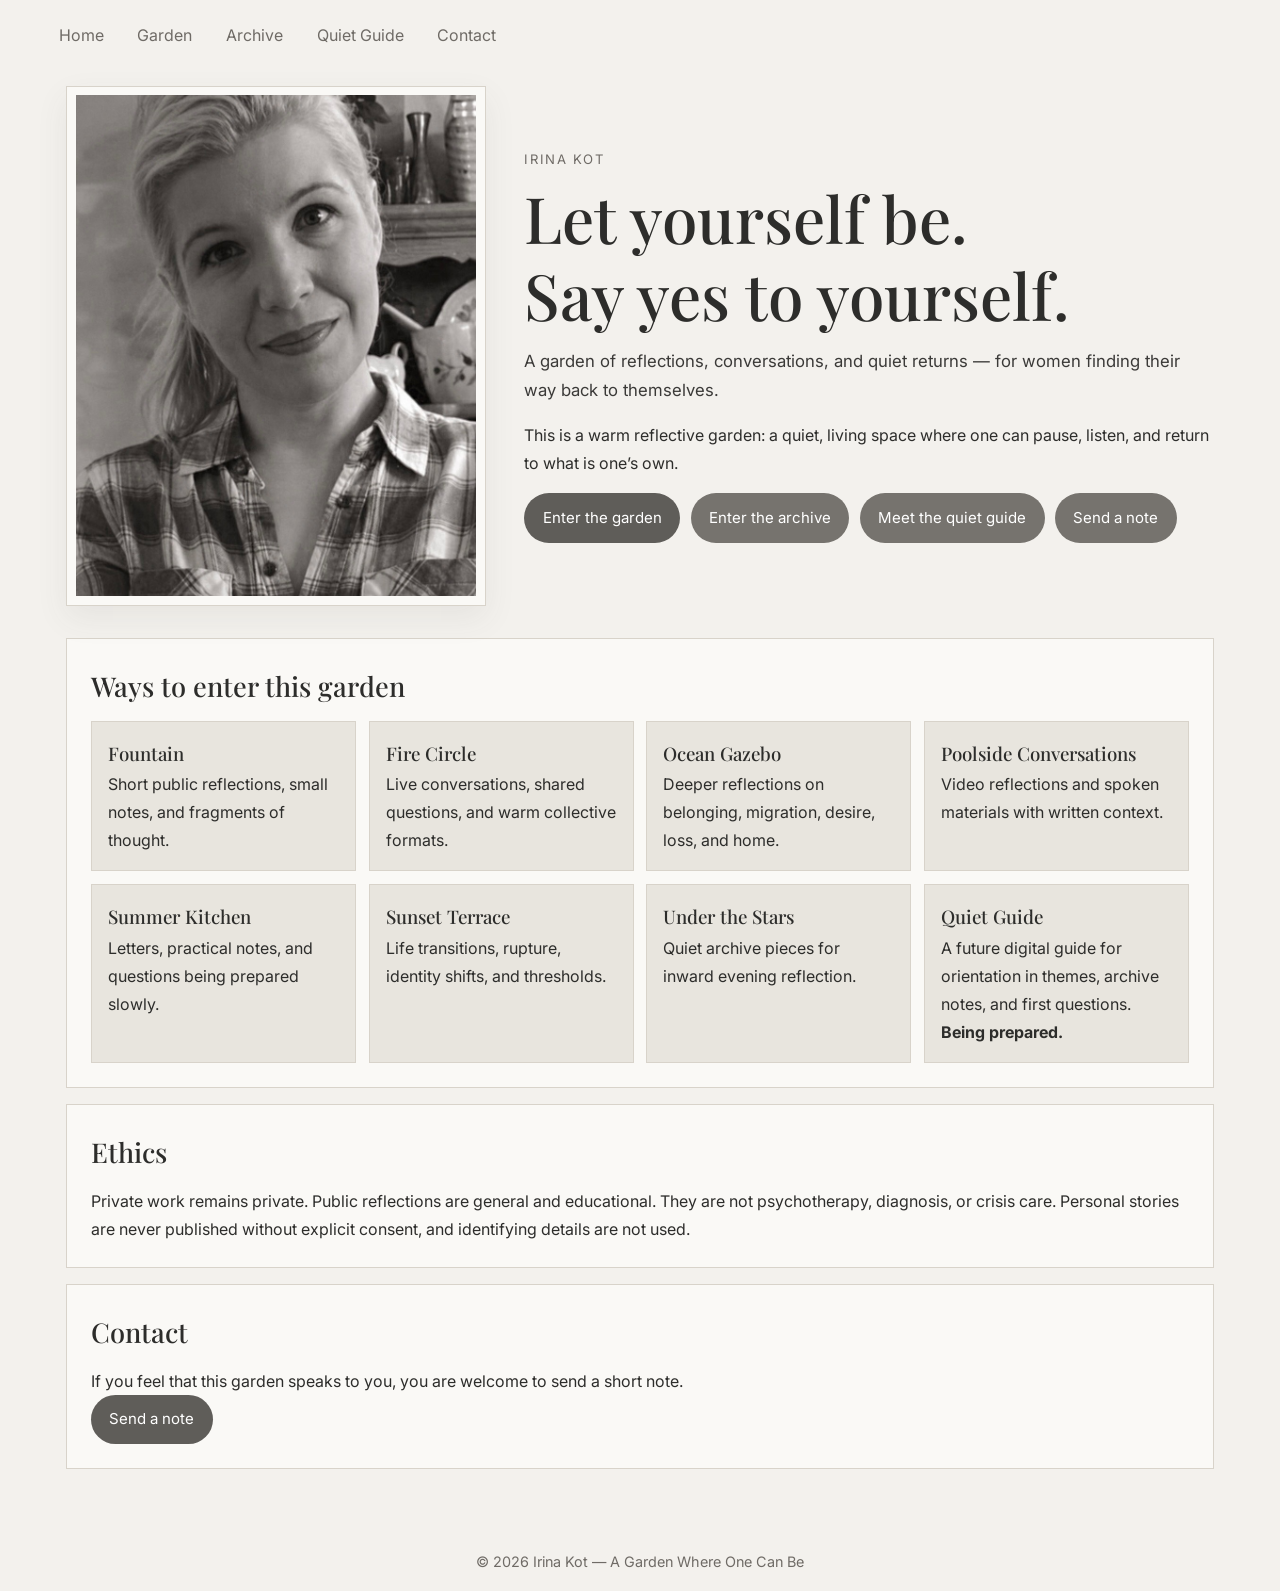
==== commit 2ce92605: "Align garden language, nav labels, and archive card set with QA spec" ====
--- a/index.html
+++ b/index.html
@@ -4,17 +4,17 @@
   <meta charset="UTF-8" />
   <meta name="viewport" content="width=device-width, initial-scale=1.0" />
   <title>Irina Kot — A Garden Where One Can Be</title>
-  <meta name="description" content="A reflective lifestyle practice for women returning to themselves — gently, honestly, and without performance." />
+  <meta name="description" content="A garden of reflections, conversations, and quiet returns — for women finding their way back to themselves." />
   <link href="https://fonts.googleapis.com/css2?family=Playfair+Display:wght@400;500;600;700&family=Inter:wght@300;400;500&display=swap" rel="stylesheet" />
   <link rel="stylesheet" href="styles.css" />
 </head>
 <body>
-<header class="site-nav-wrap"><nav class="site-nav" aria-label="Primary navigation"><a href="index.html" aria-current="page">Home</a><a href="garden.html">Garden</a><a href="archive.html">Archive</a><a href="agent.html">AI Guide</a><a href="#contact">Contact</a></nav></header>
+<header class="site-nav-wrap"><nav class="site-nav" aria-label="Primary navigation"><a href="index.html" aria-current="page">Home</a><a href="garden.html">Garden</a><a href="archive.html">Archive</a><a href="agent.html">Quiet Guide</a><a href="#contact">Contact</a></nav></header>
 <main class="container">
-<section class="hero"><figure class="hero-image-card"><img src="images/irina-photo.jpg" alt="Irina Kot portrait" class="hero-image"/></figure><div class="hero-copy"><p class="identity">Irina Kot</p><h1>Let yourself be.<br>Say yes to yourself.</h1><p class="subtitle">A reflective lifestyle practice for women returning to themselves — gently, honestly, and without performance.</p><p>This is a warm reflective garden: a quiet, living space where one can pause, listen, and return to what is one’s own.</p><div class="actions"><a href="garden.html" class="btn">Enter the garden</a><a href="archive.html" class="btn btn-soft">Enter the archive</a><a href="agent.html" class="btn btn-soft">Meet the AI Guide</a><a href="mailto:irynakot2016@gmail.com?subject=Reflective%20lifestyle%20practice%20inquiry" class="btn btn-soft">Send a note</a></div></div></section>
-<section class="section-card"><h2>Garden areas</h2><div class="entry-grid"><article class="entry-card"><h3>Fountain</h3><p>Short public reflections, small notes, and fragments of thought.</p></article><article class="entry-card"><h3>Fire Circle</h3><p>Future live conversations, shared questions, and warm collective formats.</p></article><article class="entry-card"><h3>Ocean Gazebo</h3><p>Deeper reflections on belonging, migration, desire, loss, and home.</p></article><article class="entry-card"><h3>Poolside Conversations</h3><p>Video reflections and spoken materials with written context.</p></article><article class="entry-card"><h3>Summer Kitchen</h3><p>Reflective letters, practical notes, and questions being prepared.</p></article><article class="entry-card"><h3>Sunset Terrace</h3><p>Life transitions, rupture, identity shifts, and thresholds.</p></article><article class="entry-card"><h3>Under the Stars</h3><p>Quiet archive pieces for inward evening reflection.</p></article><article class="entry-card"><h3>AI Guide</h3><p>A future digital guide for orientation in themes, archive notes, and first questions. <strong>Being prepared.</strong></p></article></div></section>
+<section class="hero"><figure class="hero-image-card"><img src="images/irina-photo.jpg" alt="Irina Kot portrait" class="hero-image"/></figure><div class="hero-copy"><p class="identity">Irina Kot</p><h1>Let yourself be.<br>Say yes to yourself.</h1><p class="subtitle">A garden of reflections, conversations, and quiet returns — for women finding their way back to themselves.</p><p>This is a warm reflective garden: a quiet, living space where one can pause, listen, and return to what is one’s own.</p><div class="actions"><a href="garden.html" class="btn">Enter the garden</a><a href="archive.html" class="btn btn-soft">Enter the archive</a><a href="agent.html" class="btn btn-soft">Meet the quiet guide</a><a href="mailto:irynakot2016@gmail.com?subject=Garden%20inquiry" class="btn btn-soft">Send a note</a></div></div></section>
+<section class="section-card"><h2>Ways to enter this garden</h2><div class="entry-grid"><article class="entry-card"><h3>Fountain</h3><p>Short public reflections, small notes, and fragments of thought.</p></article><article class="entry-card"><h3>Fire Circle</h3><p>Live conversations, shared questions, and warm collective formats.</p></article><article class="entry-card"><h3>Ocean Gazebo</h3><p>Deeper reflections on belonging, migration, desire, loss, and home.</p></article><article class="entry-card"><h3>Poolside Conversations</h3><p>Video reflections and spoken materials with written context.</p></article><article class="entry-card"><h3>Summer Kitchen</h3><p>Letters, practical notes, and questions being prepared slowly.</p></article><article class="entry-card"><h3>Sunset Terrace</h3><p>Life transitions, rupture, identity shifts, and thresholds.</p></article><article class="entry-card"><h3>Under the Stars</h3><p>Quiet archive pieces for inward evening reflection.</p></article><article class="entry-card"><h3>Quiet Guide</h3><p>A future digital guide for orientation in themes, archive notes, and first questions. <strong>Being prepared.</strong></p></article></div></section>
 <section class="section-card ethics"><h2>Ethics</h2><p>Private work remains private. Public reflections are general and educational. They are not psychotherapy, diagnosis, or crisis care. Personal stories are never published without explicit consent, and identifying details are not used.</p></section>
-<section id="contact" class="section-card contact"><h2>Contact</h2><p>If you feel that this garden speaks to you, you are welcome to send a short note.</p><a href="mailto:irynakot2016@gmail.com?subject=Reflective%20lifestyle%20practice%20inquiry" class="btn">Send a note</a></section>
+<section id="contact" class="section-card contact"><h2>Contact</h2><p>If you feel that this garden speaks to you, you are welcome to send a short note.</p><a href="mailto:irynakot2016@gmail.com?subject=Garden%20inquiry" class="btn">Send a note</a></section>
 </main>
 <footer>© 2026 Irina Kot — A Garden Where One Can Be</footer>
 </body></html>
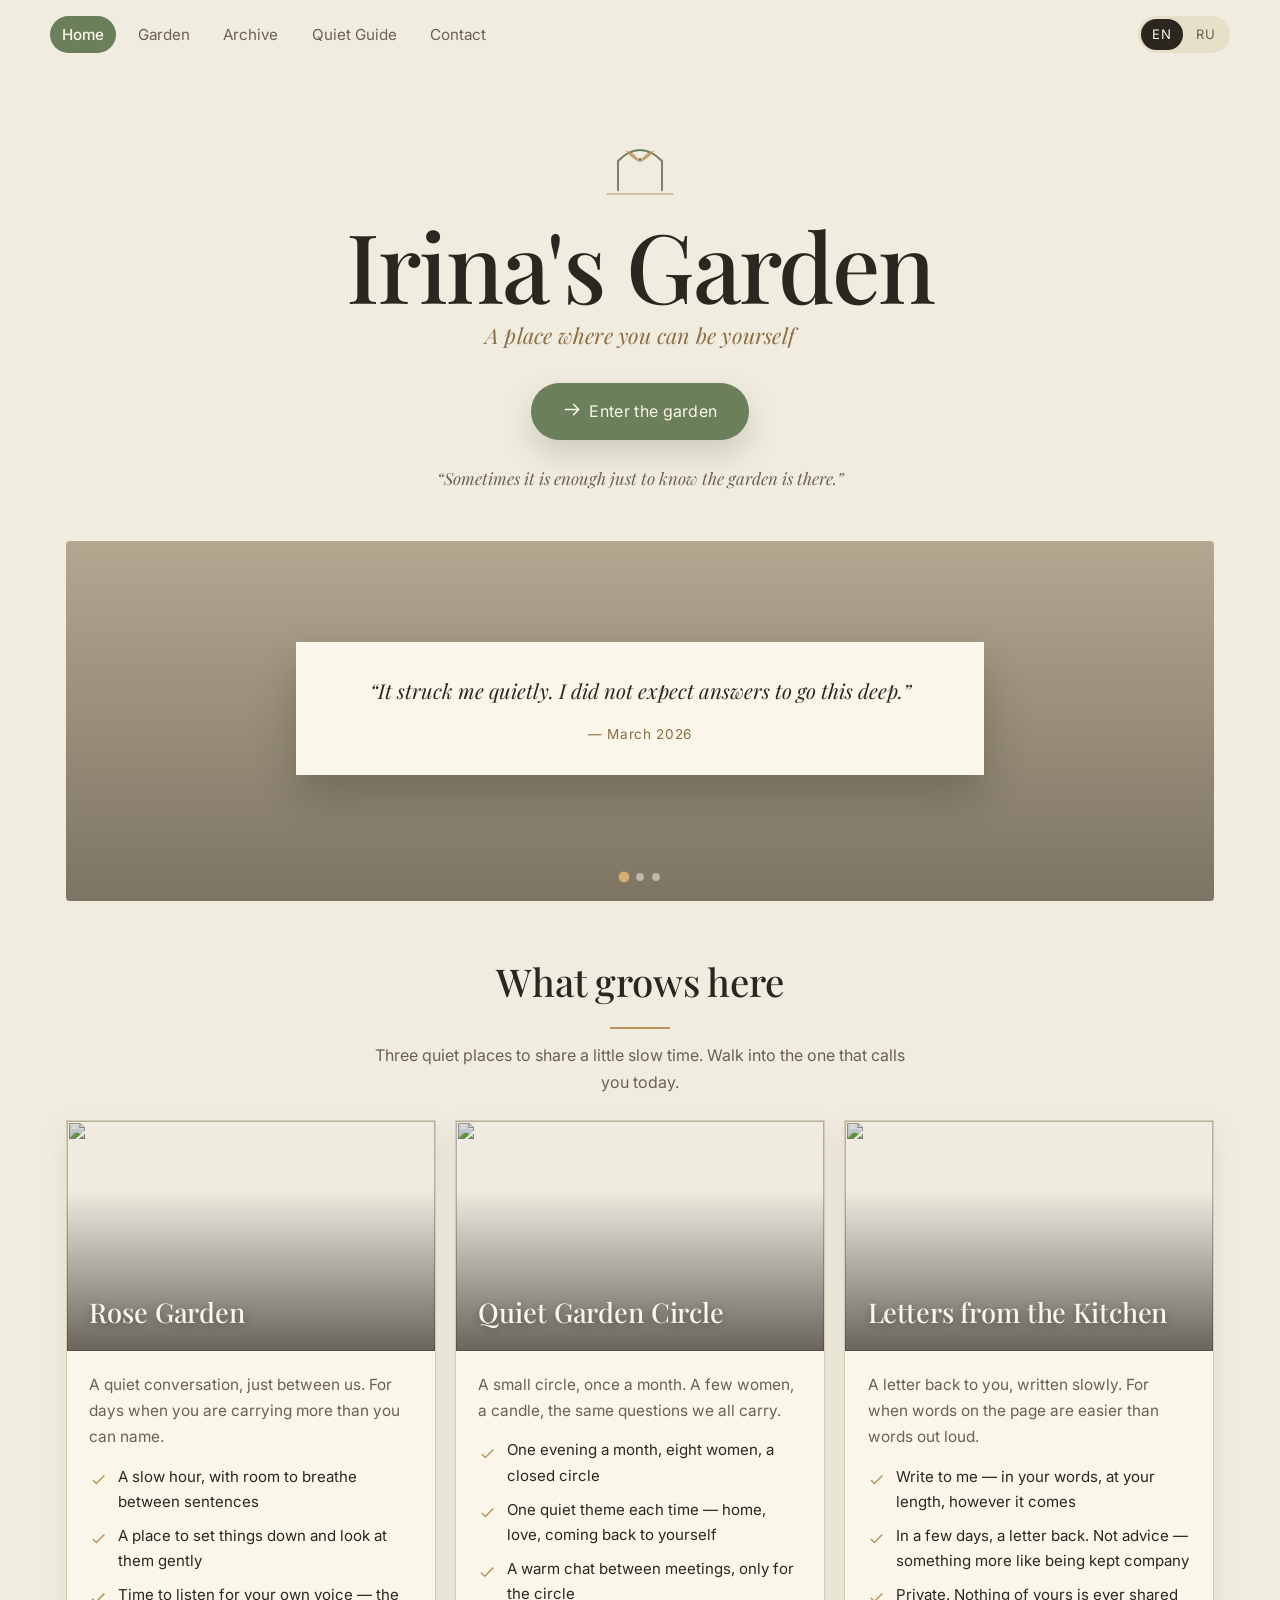
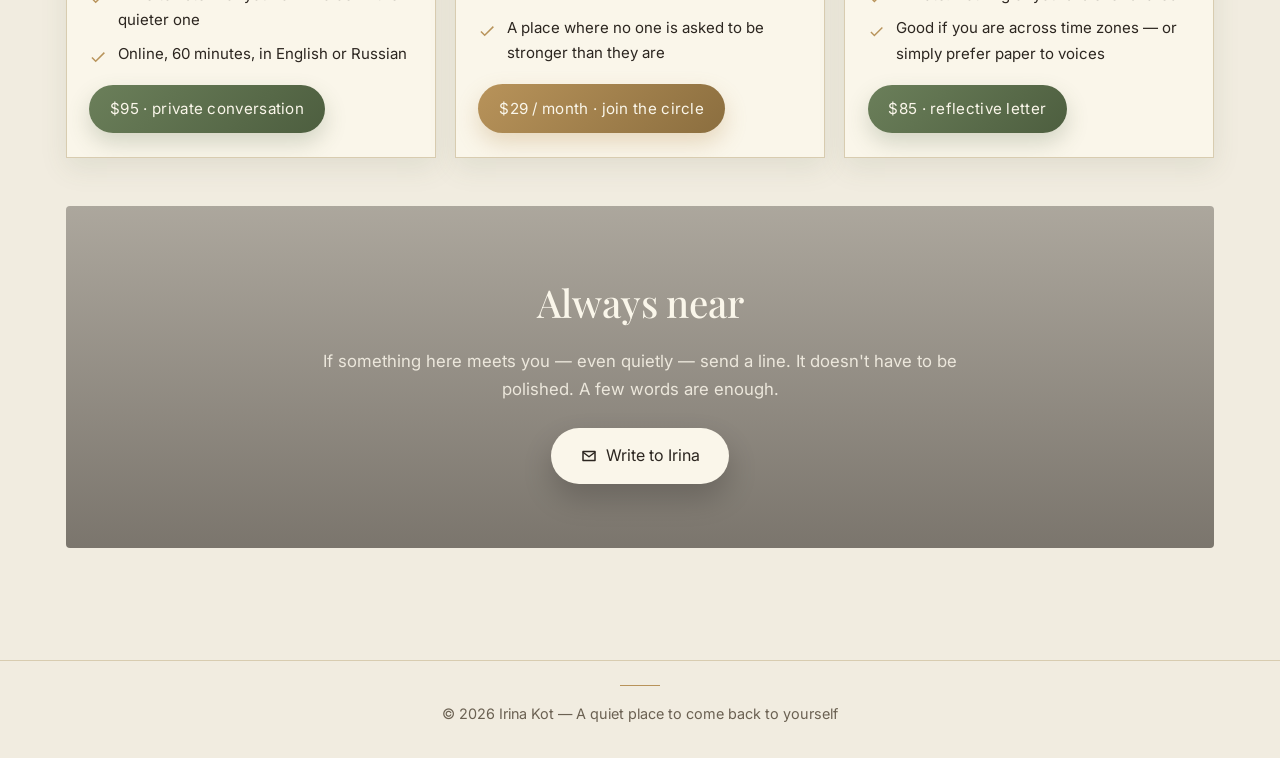
==== commit d691bd16: "Garden-style redesign: wordmark hero, 3 offerings with prices, testimonials carousel, bilingual EN/R" ====
--- a/index.html
+++ b/index.html
@@ -3,18 +3,170 @@
 <head>
   <meta charset="UTF-8" />
   <meta name="viewport" content="width=device-width, initial-scale=1.0" />
-  <title>Irina Kot — A Garden Where One Can Be</title>
-  <meta name="description" content="A garden of reflections, conversations, and quiet returns — for women finding their way back to themselves." />
-  <link href="https://fonts.googleapis.com/css2?family=Playfair+Display:wght@400;500;600;700&family=Inter:wght@300;400;500&display=swap" rel="stylesheet" />
+  <title>Irina's Garden — A place where you can be yourself</title>
+  <meta name="description" content="A quiet garden of notes, letters, and slow conversations — for women finding their way back to themselves." />
+  <link rel="canonical" href="https://irynakot79.github.io/life-coaching-site/" />
+  <link rel="icon" href="favicon.svg" type="image/svg+xml" />
+  <meta property="og:title" content="Irina's Garden — A place where you can be yourself" />
+  <meta property="og:description" content="A quiet garden of notes, letters, and slow conversations." />
+  <meta property="og:type" content="website" />
+  <meta property="og:image" content="images/irina-photo.jpg" />
+  <meta name="twitter:card" content="summary_large_image" />
+  <link rel="preconnect" href="https://fonts.googleapis.com" />
+  <link rel="preconnect" href="https://fonts.gstatic.com" crossorigin />
+  <link rel="preconnect" href="https://picsum.photos" />
+  <link href="https://fonts.googleapis.com/css2?family=Playfair+Display:ital,wght@0,400;0,500;0,600;0,700;1,400;1,500&family=Inter:wght@300;400;500&family=Cormorant+Garamond:ital,wght@1,400;1,500&display=swap" rel="stylesheet" />
   <link rel="stylesheet" href="styles.css" />
+  <script src="scripts/site.js" defer></script>
 </head>
 <body>
-<header class="site-nav-wrap"><nav class="site-nav" aria-label="Primary navigation"><a href="index.html" aria-current="page">Home</a><a href="garden.html">Garden</a><a href="archive.html">Archive</a><a href="agent.html">Quiet Guide</a><a href="#contact">Contact</a></nav></header>
-<main class="container">
-<section class="hero"><figure class="hero-image-card"><img src="images/irina-photo.jpg" alt="Irina Kot portrait" class="hero-image"/></figure><div class="hero-copy"><p class="identity">Irina Kot</p><h1>Let yourself be.<br>Say yes to yourself.</h1><p class="subtitle">A garden of reflections, conversations, and quiet returns — for women finding their way back to themselves.</p><p>This is a warm reflective garden: a quiet, living space where one can pause, listen, and return to what is one’s own.</p><div class="actions"><a href="garden.html" class="btn">Enter the garden</a><a href="archive.html" class="btn btn-soft">Enter the archive</a><a href="agent.html" class="btn btn-soft">Meet the quiet guide</a><a href="mailto:irynakot2016@gmail.com?subject=Garden%20inquiry" class="btn btn-soft">Send a note</a></div></div></section>
-<section class="section-card"><h2>Ways to enter this garden</h2><div class="entry-grid"><article class="entry-card"><h3>Fountain</h3><p>Short public reflections, small notes, and fragments of thought.</p></article><article class="entry-card"><h3>Fire Circle</h3><p>Live conversations, shared questions, and warm collective formats.</p></article><article class="entry-card"><h3>Ocean Gazebo</h3><p>Deeper reflections on belonging, migration, desire, loss, and home.</p></article><article class="entry-card"><h3>Poolside Conversations</h3><p>Video reflections and spoken materials with written context.</p></article><article class="entry-card"><h3>Summer Kitchen</h3><p>Letters, practical notes, and questions being prepared slowly.</p></article><article class="entry-card"><h3>Sunset Terrace</h3><p>Life transitions, rupture, identity shifts, and thresholds.</p></article><article class="entry-card"><h3>Under the Stars</h3><p>Quiet archive pieces for inward evening reflection.</p></article><article class="entry-card"><h3>Quiet Guide</h3><p>A future digital guide for orientation in themes, archive notes, and first questions. <strong>Being prepared.</strong></p></article></div></section>
-<section class="section-card ethics"><h2>Ethics</h2><p>Private work remains private. Public reflections are general and educational. They are not psychotherapy, diagnosis, or crisis care. Personal stories are never published without explicit consent, and identifying details are not used.</p></section>
-<section id="contact" class="section-card contact"><h2>Contact</h2><p>If you feel that this garden speaks to you, you are welcome to send a short note.</p><a href="mailto:irynakot2016@gmail.com?subject=Garden%20inquiry" class="btn">Send a note</a></section>
-</main>
-<footer>© 2026 Irina Kot — A Garden Where One Can Be</footer>
-</body></html>
+  <a href="#main" class="skip-link" data-en="Skip to content" data-ru="Перейти к содержанию">Skip to content</a>
+  <header class="site-nav-wrap">
+    <nav class="site-nav" aria-label="Primary navigation">
+      <a href="index.html" aria-current="page" data-en="Home" data-ru="Главная">Home</a>
+      <a href="garden.html" data-en="Garden" data-ru="Сад">Garden</a>
+      <a href="archive.html" data-en="Archive" data-ru="Архив">Archive</a>
+      <a href="agent.html" data-en="Quiet Guide" data-ru="Тихий проводник">Quiet Guide</a>
+      <a href="#contact" data-en="Contact" data-ru="Контакт">Contact</a>
+      <div class="lang-switch" role="group" aria-label="Language">
+        <button type="button" class="lang-toggle" data-lang="en" aria-pressed="true">EN</button>
+        <button type="button" class="lang-toggle" data-lang="ru" aria-pressed="false">RU</button>
+      </div>
+    </nav>
+  </header>
+
+  <main id="main" class="container">
+
+    <!-- Wordmark hero -->
+    <section class="wordmark-hero">
+      <div class="wordmark-ornament" aria-hidden="true">
+        <svg viewBox="0 0 120 120">
+          <!-- Garden arch with two leaves -->
+          <path d="M30 100 V60 Q60 30 90 60 V100" fill="none" stroke="currentColor" stroke-width="2.5" stroke-linecap="round"/>
+          <path d="M60 62 Q54 48 40 46 Q48 56 60 62" fill="#b8935a" opacity=".85"/>
+          <path d="M60 62 Q66 48 80 46 Q72 56 60 62" fill="#b8935a" opacity=".85"/>
+          <circle cx="60" cy="58" r="2" fill="currentColor"/>
+          <line x1="15" y1="105" x2="105" y2="105" stroke="#b8935a" stroke-width="1.5" stroke-linecap="round"/>
+        </svg>
+      </div>
+      <h1 class="wordmark-title" data-en="Irina's Garden" data-ru="Сад Ирины">Irina's Garden</h1>
+      <p class="wordmark-tagline" data-en="A place where you can be yourself" data-ru="Место, где можно быть собой">A place where you can be yourself</p>
+      <a href="#offerings" class="wordmark-cta">
+        <svg viewBox="0 0 24 24" fill="none" aria-hidden="true">
+          <path d="M14 3l7 7-7 7M21 10H3" stroke="currentColor" stroke-width="2" stroke-linecap="round" stroke-linejoin="round"/>
+        </svg>
+        <span data-en="Enter the garden" data-ru="Войти в сад">Enter the garden</span>
+      </a>
+      <p class="hero-quote" data-en="&ldquo;Sometimes it is enough just to know the garden is there.&rdquo;" data-ru="«Иногда важно просто знать, что сад есть».">&ldquo;Sometimes it is enough just to know the garden is there.&rdquo;</p>
+    </section>
+
+    <!-- Testimonials carousel -->
+    <section class="testimonials carousel" aria-label="Testimonials">
+      <div class="testimonials-track">
+        <figure class="slide is-active">
+          <blockquote class="slide-quote" data-en="&ldquo;It struck me quietly. I did not expect answers to go this deep.&rdquo;" data-ru="«В восторге, не ожидала, что будут такие глубокие ответы».">&ldquo;It struck me quietly. I did not expect answers to go this deep.&rdquo;</blockquote>
+          <figcaption class="slide-meta" data-en="— March 2026" data-ru="— март 2026 г.">— March 2026</figcaption>
+        </figure>
+        <figure class="slide">
+          <blockquote class="slide-quote" data-en="&ldquo;Goosebumps. It was powerful without being loud.&rdquo;" data-ru="«До мурашек, это было сильно».">&ldquo;Goosebumps. It was powerful without being loud.&rdquo;</blockquote>
+          <figcaption class="slide-meta" data-en="— March 2026" data-ru="— март 2026 г.">— March 2026</figcaption>
+        </figure>
+        <figure class="slide">
+          <blockquote class="slide-quote" data-en="&ldquo;I came in tired. I left lighter — and with my own voice, somehow.&rdquo;" data-ru="«Пришла уставшей. Ушла легче — и со своим голосом, как будто заново».">&ldquo;I came in tired. I left lighter — and with my own voice, somehow.&rdquo;</blockquote>
+          <figcaption class="slide-meta" data-en="— February 2026" data-ru="— февраль 2026 г.">— February 2026</figcaption>
+        </figure>
+      </div>
+      <div class="carousel-dots" role="tablist" aria-label="Testimonial slides">
+        <button type="button" class="dot is-active" aria-label="Slide 1"></button>
+        <button type="button" class="dot" aria-label="Slide 2"></button>
+        <button type="button" class="dot" aria-label="Slide 3"></button>
+      </div>
+    </section>
+
+    <!-- Offerings -->
+    <section id="offerings" class="offerings-wrap">
+      <header class="offerings-title">
+        <h2 data-en="What grows here" data-ru="Что растёт в саду">What grows here</h2>
+        <div class="gold-line" aria-hidden="true"></div>
+        <p data-en="Three quiet places to share a little slow time. Walk into the one that calls you today." data-ru="Три тихих места, где можно побыть медленным временем вместе. Войди в то, что сегодня зовёт.">Three quiet places to share a little slow time. Walk into the one that calls you today.</p>
+      </header>
+
+      <div class="offerings">
+
+        <article class="offering">
+          <div class="offering-image">
+            <img src="https://images.unsplash.com/photo-1490750967868-88aa4486c946?w=900&q=70&auto=format&fit=crop" alt="" loading="lazy" decoding="async" />
+            <h3 class="offering-title" data-en="Rose Garden" data-ru="Розовый сад">Rose Garden</h3>
+          </div>
+          <div class="offering-body">
+            <p class="offering-intro" data-en="A quiet conversation, just between us. For days when you are carrying more than you can name." data-ru="Тихая беседа — только наша. Для дней, когда несёшь больше, чем умеешь назвать.">A quiet conversation, just between us. For days when you are carrying more than you can name.</p>
+            <ul class="offering-list">
+              <li data-en="A slow hour, with room to breathe between sentences" data-ru="Медленный час, в котором есть место дышать между фразами">A slow hour, with room to breathe between sentences</li>
+              <li data-en="A place to set things down and look at them gently" data-ru="Место, где можно отложить что-то рядом и посмотреть на это мягче">A place to set things down and look at them gently</li>
+              <li data-en="Time to listen for your own voice — the quieter one" data-ru="Время услышать свой голос — тот, что потише">Time to listen for your own voice — the quieter one</li>
+              <li data-en="Online, 60 minutes, in English or Russian" data-ru="Онлайн, 60 минут, на английском или русском">Online, 60 minutes, in English or Russian</li>
+            </ul>
+            <a class="price-pill" href="mailto:irynakot2016@gmail.com?subject=Rose%20Garden%20session" data-en="$95 · private conversation" data-ru="$95 · частная беседа">$95 · private conversation</a>
+          </div>
+        </article>
+
+        <article class="offering">
+          <div class="offering-image">
+            <img src="https://images.unsplash.com/photo-1475139441338-693e7dbe20b6?w=900&q=70&auto=format&fit=crop" alt="" loading="lazy" decoding="async" />
+            <h3 class="offering-title" data-en="Quiet Garden Circle" data-ru="Тихий садовый круг">Quiet Garden Circle</h3>
+          </div>
+          <div class="offering-body">
+            <p class="offering-intro" data-en="A small circle, once a month. A few women, a candle, the same questions we all carry." data-ru="Небольшой круг — раз в месяц. Несколько женщин, свеча, те же вопросы, что несём мы все.">A small circle, once a month. A few women, a candle, the same questions we all carry.</p>
+            <ul class="offering-list">
+              <li data-en="One evening a month, eight women, a closed circle" data-ru="Один вечер в месяц, восемь женщин, закрытый круг">One evening a month, eight women, a closed circle</li>
+              <li data-en="One quiet theme each time — home, love, coming back to yourself" data-ru="Одна тихая тема за раз — дом, любовь, возвращение к себе">One quiet theme each time — home, love, coming back to yourself</li>
+              <li data-en="A warm chat between meetings, only for the circle" data-ru="Тёплая переписка между встречами — только для круга">A warm chat between meetings, only for the circle</li>
+              <li data-en="A place where no one is asked to be stronger than they are" data-ru="Место, где никого не просят быть сильнее, чем она есть">A place where no one is asked to be stronger than they are</li>
+            </ul>
+            <a class="price-pill is-gold" href="mailto:irynakot2016@gmail.com?subject=Quiet%20Garden%20Circle%20waitlist" data-en="$29 / month · join the circle" data-ru="$29 / месяц · в круг">$29 / month · join the circle</a>
+          </div>
+        </article>
+
+        <article class="offering">
+          <div class="offering-image">
+            <img src="https://images.unsplash.com/photo-1556909114-f6e7ad7d3136?w=900&q=70&auto=format&fit=crop" alt="" loading="lazy" decoding="async" />
+            <h3 class="offering-title" data-en="Letters from the Kitchen" data-ru="Письма с кухни">Letters from the Kitchen</h3>
+          </div>
+          <div class="offering-body">
+            <p class="offering-intro" data-en="A letter back to you, written slowly. For when words on the page are easier than words out loud." data-ru="Письмо тебе в ответ, написанное медленно. Для дней, когда слова на бумаге ближе, чем вслух.">A letter back to you, written slowly. For when words on the page are easier than words out loud.</p>
+            <ul class="offering-list">
+              <li data-en="Write to me — in your words, at your length, however it comes" data-ru="Напиши мне — своими словами, какой угодно длины, как выйдет">Write to me — in your words, at your length, however it comes</li>
+              <li data-en="In a few days, a letter back. Not advice — something more like being kept company" data-ru="Через несколько дней — письмо в ответ. Не совет — скорее ощущение, что рядом кто-то есть">In a few days, a letter back. Not advice — something more like being kept company</li>
+              <li data-en="Private. Nothing of yours is ever shared" data-ru="Личное. Ничего твоего не уходит дальше этой переписки">Private. Nothing of yours is ever shared</li>
+              <li data-en="Good if you are across time zones — or simply prefer paper to voices" data-ru="Подходит, если ты в другом часовом поясе — или бумага тебе ближе, чем голоса">Good if you are across time zones — or simply prefer paper to voices</li>
+            </ul>
+            <a class="price-pill" href="mailto:irynakot2016@gmail.com?subject=Reflective%20Letter" data-en="$85 · reflective letter" data-ru="$85 · письмо-разбор">$85 · reflective letter</a>
+          </div>
+        </article>
+
+      </div>
+    </section>
+
+    <!-- Always near -->
+    <section id="contact" class="always-near" aria-label="Always near">
+      <div class="always-near-inner">
+        <h2 data-en="Always near" data-ru="Всегда рядом">Always near</h2>
+        <p data-en="If something here meets you — even quietly — send a line. It doesn't have to be polished. A few words are enough." data-ru="Если что-то здесь тихо встретилось с тобой — пришли строчку. Она не обязана быть складной. Пары слов довольно.">If something here meets you — even quietly — send a line. It doesn't have to be polished. A few words are enough.</p>
+        <a class="btn-cream" href="mailto:irynakot2016@gmail.com?subject=Hello%20Irina">
+          <svg viewBox="0 0 24 24" fill="none" width="18" height="18" aria-hidden="true">
+            <path d="M4 6h16v12H4z" stroke="currentColor" stroke-width="2" stroke-linejoin="round"/>
+            <path d="M4 7l8 6 8-6" stroke="currentColor" stroke-width="2" stroke-linejoin="round"/>
+          </svg>
+          <span data-en="Write to Irina" data-ru="Написать Ирине">Write to Irina</span>
+        </a>
+      </div>
+    </section>
+
+  </main>
+
+  <footer>
+    <div class="gold-line" aria-hidden="true"></div>
+    <span data-en="© 2026 Irina Kot — A quiet place to come back to yourself" data-ru="© 2026 Ирина Кот — Тихое место, чтобы вернуться к себе">© 2026 Irina Kot — A quiet place to come back to yourself</span>
+  </footer>
+</body>
+</html>
--- a/styles.css
+++ b/styles.css
@@ -1,73 +1,608 @@
+/* Palette — sage & gold, warm cream, tuned to the B&W portrait */
 :root {
-  --background: #f3f1ed;
-  --surface: #e8e5de;
-  --surface-light: #faf9f6;
-  --text: #2d2d2b;
-  --muted: #6f6b66;
-  --border: #d8d3ca;
-  --button: #5f5d59;
-  --button-hover: #3f3d3a;
-}
-*{box-sizing:border-box;margin:0;padding:0}
-body{font-family:Inter,sans-serif;background:var(--background);color:var(--text);line-height:1.75}
-h1,h2,h3{font-family:'Playfair Display',serif;font-weight:500}
-
-.site-nav-wrap{padding:1rem}
-.site-nav{max-width:1180px;margin:0 auto;display:flex;gap:1rem}
-.site-nav a{color:var(--muted);text-decoration:none;padding:.3rem .55rem;border-radius:999px}
-.site-nav a:hover{background:var(--surface)}
-
-.container{max-width:1180px;margin:0 auto;padding:0 1rem 3rem}
-.hero{display:grid;grid-template-columns:minmax(280px,420px) 1fr;gap:2.4rem;align-items:center;margin:1rem 0 2rem}
-.hero-image-card{background:var(--surface-light);border:1px solid var(--border);padding:.55rem;box-shadow:0 12px 30px rgba(82,78,72,.08)}
-.hero-image{width:100%;aspect-ratio:4/5;object-fit:cover;display:block}
-.identity{color:var(--muted);letter-spacing:.12em;text-transform:uppercase;font-size:.82rem;margin-bottom:.55rem}
-.hero-copy h1{font-size:clamp(2.1rem,5vw,4rem);line-height:1.2;margin-bottom:.8rem}
-.subtitle{font-size:1.05rem;color:#3b3a38;margin-bottom:1rem}
-.actions{display:flex;flex-wrap:wrap;gap:.65rem;margin-top:1rem}
-
-.btn{display:inline-block;text-decoration:none;color:#fff;background:var(--button);padding:.72rem 1.15rem;border-radius:999px;font-size:.94rem;transition:background .2s}
-.btn:hover{background:var(--button-hover)}
-.btn-soft{background:#76736e}
-.text-link{color:var(--text);text-decoration:none;border-bottom:1px solid var(--border)}
-
-.section-card{background:var(--surface-light);border:1px solid var(--border);padding:1.5rem;margin-bottom:1rem}
-.section-card h2{font-size:1.7rem;margin-bottom:.65rem}
-.entry-grid{display:grid;grid-template-columns:repeat(auto-fit,minmax(220px,1fr));gap:.8rem;margin-top:.5rem}
-.entry-grid article{background:var(--surface);border:1px solid var(--border);padding:1rem}
-
-.archive-head h1{font-size:clamp(2rem,4vw,3rem);margin-bottom:.6rem}
-.chip-row{display:flex;flex-wrap:wrap;gap:.5rem;margin-top:1rem}
-.chip{font-size:.85rem;color:var(--muted);padding:.32rem .7rem;border:1px solid var(--border);border-radius:999px;background:var(--surface-light)}
-
-.archive-grid{display:grid;grid-template-columns:repeat(auto-fit,minmax(240px,1fr));gap:.9rem}
-.archive-card{background:var(--surface-light);border:1px solid var(--border);padding:1rem;box-shadow:0 8px 20px rgba(82,78,72,.06)}
-.archive-card .meta{font-size:.83rem;color:var(--muted);margin-bottom:.4rem}
-.archive-card .meta span{font-weight:600;color:#4b4a47}
-.archive-card h3{font-size:1.3rem;margin-bottom:.45rem}
-.archive-card a{color:var(--text)}
-
-footer{text-align:center;color:var(--muted);padding:1rem;font-size:.9rem}
-
-@media (max-width:860px){
-  .hero{grid-template-columns:1fr;gap:1.2rem}
-}
-
-.card-label{font-size:.75rem;letter-spacing:.08em;text-transform:uppercase;color:var(--muted);margin-bottom:.3rem}
-.card-meta{font-size:.84rem;color:#5e5b57;margin-bottom:.5rem}
-.card-action{font-size:.9rem;color:var(--muted);margin-top:.5rem}
-.card-action-link{font-size:.92rem;color:var(--text);text-decoration:none;border-bottom:1px solid var(--border)}
-.ethics-note p{font-size:.95rem;color:#4d4a46}
-
-.nav-link{}
-.archive-intro{margin-top:.35rem}
-.entry-card{}
-.agent-hero ul{margin-top:.7rem;margin-left:1.1rem}
-.agent-shell{max-width:760px}
-.agent-status{margin-bottom:.9rem;color:#4f4b47}
-
-.work-page{max-width:980px}
-.work-header h1{font-size:clamp(1.9rem,4vw,2.7rem)}
-.work-body p{margin-bottom:.8rem}
-.video-shell{border:1px solid var(--border);background:var(--surface);padding:1rem;margin-bottom:1rem}
-.owner-note{font-size:.92rem;color:var(--muted)}
+  --background: #f1ece0;
+  --surface: #e8dfc8;
+  --surface-light: #faf6ea;
+  --surface-deep: #e0d3b5;
+  --text: #2c2620;
+  --muted: #6b6152;
+  --muted-soft: #837966;
+  --border: #d8ccb0;
+
+  --sage: #6b7f5a;
+  --sage-dark: #4d5e3f;
+  --sage-soft: #8a9d7a;
+
+  --gold: #b8935a;
+  --gold-dark: #8b6e3f;
+  --gold-soft: #d4b077;
+
+  --button: var(--sage);
+  --button-hover: var(--sage-dark);
+  --button-soft: #8a9d7a;
+}
+
+* { box-sizing: border-box; margin: 0; padding: 0; }
+html { scroll-behavior: smooth; }
+body {
+  font-family: Inter, sans-serif;
+  background: var(--background);
+  color: var(--text);
+  line-height: 1.7;
+}
+h1, h2, h3 { font-family: 'Playfair Display', serif; font-weight: 500; letter-spacing: -.005em; }
+
+/* Skip link */
+.skip-link {
+  position: absolute; left: -9999px; top: 0;
+  background: var(--text); color: #fff;
+  padding: .6rem 1rem; border-radius: 0 0 .4rem 0; z-index: 1000;
+}
+.skip-link:focus { left: 0; }
+
+/* Navigation */
+.site-nav-wrap { padding: 1rem 1rem .5rem; }
+.site-nav {
+  max-width: 1180px; margin: 0 auto;
+  display: flex; flex-wrap: wrap; gap: .6rem; row-gap: .4rem;
+  align-items: center;
+}
+.site-nav a {
+  color: var(--muted);
+  text-decoration: none;
+  padding: .35rem .75rem;
+  border-radius: 999px;
+  font-size: .95rem;
+  transition: background .2s, color .2s;
+}
+.site-nav a:hover { background: var(--surface); color: var(--text); }
+.site-nav a[aria-current="page"] {
+  background: var(--sage); color: #faf6ea; font-weight: 500;
+}
+.site-nav .lang-switch { margin-left: auto; display: flex; gap: .15rem; padding: .2rem; background: var(--surface); border-radius: 999px; }
+.lang-toggle {
+  border: 0; background: transparent; font: inherit;
+  padding: .25rem .7rem; border-radius: 999px;
+  color: var(--muted); cursor: pointer; font-size: .82rem; letter-spacing: .05em;
+}
+.lang-toggle[aria-pressed="true"] { background: var(--text); color: var(--surface-light); }
+
+/* Container */
+.container { max-width: 1180px; margin: 0 auto; padding: 0 1rem 3rem; }
+
+/* Wordmark hero */
+.wordmark-hero {
+  text-align: center;
+  padding: 3.5rem 1rem 2rem;
+}
+.wordmark-ornament {
+  width: 88px; height: 88px; margin: 0 auto .7rem;
+  color: var(--sage);
+}
+.wordmark-ornament svg { width: 100%; height: 100%; }
+.wordmark-title {
+  font-family: 'Playfair Display', serif;
+  font-weight: 500;
+  font-size: clamp(3rem, 8vw, 6rem);
+  line-height: 1;
+  letter-spacing: -.02em;
+  color: var(--text);
+  margin: 0;
+}
+.wordmark-accent { color: var(--sage); font-style: italic; }
+.wordmark-tagline {
+  font-family: 'Playfair Display', serif;
+  font-style: italic;
+  font-size: clamp(1.05rem, 2vw, 1.35rem);
+  color: var(--gold-dark);
+  margin-top: .3rem;
+  letter-spacing: .01em;
+}
+.wordmark-cta {
+  margin-top: 1.8rem;
+  display: inline-flex; align-items: center; gap: .55rem;
+  background: var(--sage); color: #faf6ea;
+  padding: .95rem 2rem; border-radius: 999px;
+  text-decoration: none;
+  font-size: 1rem; letter-spacing: .02em;
+  box-shadow: 0 14px 30px rgba(77, 94, 63, .22);
+  transition: background .2s, transform .15s, box-shadow .3s;
+}
+.wordmark-cta:hover { background: var(--sage-dark); transform: translateY(-1px); box-shadow: 0 18px 38px rgba(77, 94, 63, .3); }
+.wordmark-cta svg { width: 18px; height: 18px; }
+
+.hero-quote {
+  margin: 1.5rem auto 0;
+  max-width: 52ch;
+  font-family: 'Playfair Display', serif;
+  font-style: italic;
+  color: var(--muted);
+  font-size: 1.05rem;
+}
+
+/* Testimonials carousel */
+.testimonials {
+  position: relative;
+  margin: 1rem 0 3rem;
+  border-radius: 4px;
+  overflow: hidden;
+  background: var(--surface-deep);
+  min-height: 360px;
+  display: flex; align-items: center; justify-content: center;
+}
+.testimonials::before {
+  content: "";
+  position: absolute; inset: 0;
+  background: url("https://images.unsplash.com/photo-1518495973542-4542c06a5843?w=1600&q=70&auto=format&fit=crop") center/cover no-repeat;
+  filter: sepia(.3) contrast(1.05) brightness(.78);
+}
+.testimonials::after {
+  content: "";
+  position: absolute; inset: 0;
+  background: linear-gradient(180deg, rgba(44, 38, 32, .25), rgba(44, 38, 32, .55));
+}
+.testimonials-track {
+  position: relative; z-index: 1;
+  width: 100%; max-width: 720px;
+  padding: 2.5rem 1rem 4rem;
+  display: grid;
+  grid-template-areas: "stack";
+}
+.slide {
+  grid-area: stack;
+  background: var(--surface-light);
+  padding: 2rem 2rem 1.8rem;
+  text-align: center;
+  box-shadow: 0 20px 40px rgba(0, 0, 0, .2);
+  opacity: 0; transform: translateY(10px);
+  transition: opacity .5s, transform .5s;
+  pointer-events: none;
+}
+.slide.is-active { opacity: 1; transform: translateY(0); pointer-events: auto; }
+.slide-quote {
+  font-family: 'Playfair Display', serif;
+  font-size: clamp(1.05rem, 1.6vw, 1.3rem);
+  color: var(--text);
+  font-style: italic;
+}
+.slide-meta {
+  color: var(--gold-dark);
+  font-size: .85rem;
+  margin-top: .9rem;
+  letter-spacing: .05em;
+}
+.carousel-dots {
+  position: absolute; z-index: 2;
+  left: 0; right: 0; bottom: 1.25rem;
+  display: flex; justify-content: center; gap: .5rem;
+}
+.dot {
+  width: 8px; height: 8px; border-radius: 999px;
+  background: rgba(250, 246, 234, .5);
+  border: 0; padding: 0; cursor: pointer;
+  transition: background .2s, transform .2s;
+}
+.dot.is-active { background: var(--gold-soft); transform: scale(1.35); }
+.dot:hover { background: var(--gold-soft); }
+
+/* Offering cards */
+.offerings-title {
+  text-align: center; margin: 1rem auto 1.5rem;
+}
+.offerings-title h2 {
+  font-size: clamp(1.8rem, 3vw, 2.6rem);
+}
+.offerings-title .gold-line {
+  width: 60px; height: 2px; background: var(--gold); margin: .8rem auto;
+}
+.offerings-title p { max-width: 56ch; margin: 0 auto; color: var(--muted); }
+
+.offerings {
+  display: grid;
+  grid-template-columns: repeat(auto-fit, minmax(280px, 1fr));
+  gap: 1.2rem;
+  margin-bottom: 3rem;
+}
+.offering {
+  position: relative;
+  background: var(--surface-light);
+  border: 1px solid var(--border);
+  overflow: hidden;
+  display: flex; flex-direction: column;
+  box-shadow: 0 10px 26px rgba(77, 94, 63, .1);
+  transition: transform .3s, box-shadow .3s;
+}
+.offering:hover { transform: translateY(-3px); box-shadow: 0 22px 46px rgba(77, 94, 63, .18); }
+.offering-image {
+  position: relative;
+  aspect-ratio: 16 / 10;
+  overflow: hidden;
+}
+.offering-image img {
+  width: 100%; height: 100%; object-fit: cover;
+  display: block;
+  filter: sepia(.2) contrast(1.05) brightness(.9);
+}
+.offering-image::after {
+  content: "";
+  position: absolute; inset: 0;
+  background: linear-gradient(180deg, rgba(44, 38, 32, .05) 30%, rgba(44, 38, 32, .7));
+}
+.offering-title {
+  position: absolute; left: 1.4rem; right: 1.4rem; bottom: 1rem; z-index: 1;
+  color: #faf6ea;
+  font-family: 'Playfair Display', serif;
+  font-size: 1.7rem;
+  text-shadow: 0 2px 8px rgba(0, 0, 0, .35);
+  margin: 0;
+}
+.offering-body {
+  padding: 1.3rem 1.4rem 1.5rem;
+  display: flex; flex-direction: column; gap: .85rem;
+  flex: 1;
+}
+.offering-intro { color: var(--muted); font-size: .96rem; }
+.offering-list {
+  list-style: none;
+  display: flex; flex-direction: column; gap: .5rem;
+}
+.offering-list li {
+  position: relative;
+  padding-left: 1.8rem;
+  font-size: .94rem;
+  color: var(--text);
+}
+.offering-list li::before {
+  content: "";
+  position: absolute; left: 0; top: .45rem;
+  width: 1.1rem; height: 1.1rem;
+  background: var(--gold);
+  -webkit-mask: url("data:image/svg+xml;utf8,<svg xmlns='http://www.w3.org/2000/svg' viewBox='0 0 24 24'><path fill='currentColor' d='M9 16.2 4.8 12l-1.4 1.4L9 19 21 7l-1.4-1.4z'/></svg>") center/contain no-repeat;
+          mask: url("data:image/svg+xml;utf8,<svg xmlns='http://www.w3.org/2000/svg' viewBox='0 0 24 24'><path fill='currentColor' d='M9 16.2 4.8 12l-1.4 1.4L9 19 21 7l-1.4-1.4z'/></svg>") center/contain no-repeat;
+}
+.price-pill {
+  display: inline-block;
+  align-self: flex-start;
+  margin-top: .3rem;
+  background: linear-gradient(135deg, var(--sage), var(--sage-dark));
+  color: #faf6ea;
+  padding: .7rem 1.3rem;
+  border-radius: 999px;
+  font-size: .95rem;
+  letter-spacing: .02em;
+  text-decoration: none;
+  transition: transform .2s, box-shadow .3s;
+  box-shadow: 0 10px 22px rgba(77, 94, 63, .22);
+}
+.price-pill:hover { transform: translateY(-1px); box-shadow: 0 16px 30px rgba(77, 94, 63, .32); }
+.price-pill.is-gold { background: linear-gradient(135deg, var(--gold), var(--gold-dark)); box-shadow: 0 10px 22px rgba(184, 147, 90, .3); }
+
+/* Always near / Contact section */
+.always-near {
+  position: relative;
+  margin: 3rem 0 2rem;
+  border-radius: 4px;
+  overflow: hidden;
+  min-height: 320px;
+  display: flex; align-items: center; justify-content: center;
+  text-align: center;
+  padding: 4rem 1.5rem;
+}
+.always-near::before {
+  content: "";
+  position: absolute; inset: 0;
+  background: url("https://images.unsplash.com/photo-1495433324511-bf8e92934d90?w=1600&q=70&auto=format&fit=crop") center/cover no-repeat;
+  filter: sepia(.35) contrast(1.05) brightness(.7);
+}
+.always-near::after {
+  content: "";
+  position: absolute; inset: 0;
+  background: linear-gradient(180deg, rgba(44, 38, 32, .35), rgba(44, 38, 32, .6));
+}
+.always-near-inner { position: relative; z-index: 1; color: #faf6ea; max-width: 640px; }
+.always-near h2 { font-size: clamp(1.9rem, 3vw, 2.7rem); color: #faf6ea; margin-bottom: .7rem; }
+.always-near p { color: rgba(250, 246, 234, .86); margin-bottom: 1.5rem; font-size: 1.05rem; }
+.btn-cream {
+  display: inline-flex; align-items: center; gap: .55rem;
+  background: #faf6ea; color: var(--text);
+  padding: .9rem 1.8rem; border-radius: 999px;
+  text-decoration: none;
+  font-size: 1rem;
+  transition: background .2s, transform .15s, box-shadow .3s;
+  box-shadow: 0 14px 30px rgba(0, 0, 0, .2);
+}
+.btn-cream:hover { background: #fff; transform: translateY(-1px); }
+
+/* Hero portrait area (legacy hero kept for sub-pages if needed) */
+.hero {
+  display: grid;
+  grid-template-columns: minmax(280px, 420px) 1fr;
+  gap: 2.4rem; align-items: center;
+  margin: 1rem 0 2rem;
+}
+.hero-image-card {
+  background: var(--surface-light);
+  border: 1px solid var(--border);
+  padding: .55rem;
+  box-shadow: 0 14px 36px rgba(77, 94, 63, .15);
+}
+.hero-image { width: 100%; aspect-ratio: 1/1; object-fit: cover; display: block; filter: sepia(.08) contrast(1.02); }
+.identity {
+  color: var(--gold-dark);
+  letter-spacing: .18em;
+  text-transform: uppercase;
+  font-size: .82rem;
+  margin-bottom: .55rem;
+}
+.hero-copy h1, .hero-title {
+  font-size: clamp(2.1rem, 5vw, 4rem);
+  line-height: 1.15;
+  margin-bottom: .8rem;
+  max-width: 18ch;
+}
+.subtitle { font-size: 1.05rem; color: #3d3528; margin-bottom: 1rem; }
+.actions { display: flex; flex-wrap: wrap; gap: .65rem; margin-top: 1rem; }
+
+/* Buttons */
+.btn {
+  display: inline-block;
+  text-decoration: none;
+  color: #faf6ea;
+  background: var(--button);
+  padding: .72rem 1.15rem;
+  border-radius: 999px;
+  font-size: .94rem;
+  transition: background .2s, transform .15s;
+}
+.btn:hover { background: var(--button-hover); }
+.btn:active { transform: translateY(1px); }
+.btn-soft { background: var(--button-soft); }
+.btn-soft:hover { background: var(--sage-dark); }
+
+.text-link {
+  color: var(--text);
+  text-decoration: none;
+  border-bottom: 1px solid var(--gold);
+  padding-bottom: 1px;
+  transition: border-color .2s;
+}
+.text-link:hover { border-color: var(--sage); }
+
+.btn:focus-visible,
+.site-nav a:focus-visible,
+.text-link:focus-visible,
+.card-action-link:focus-visible,
+.skip-link:focus-visible,
+.lang-toggle:focus-visible,
+.wordmark-cta:focus-visible,
+.btn-cream:focus-visible,
+.price-pill:focus-visible,
+.btn-card:focus-visible,
+.dot:focus-visible {
+  outline: 2px solid var(--sage);
+  outline-offset: 3px;
+}
+
+/* Cards & sections (shared) */
+.section-card {
+  background: var(--surface-light);
+  border: 1px solid var(--border);
+  padding: 1.5rem;
+  margin-bottom: 1rem;
+}
+.section-card h2 { font-size: 1.7rem; margin-bottom: .65rem; }
+.section-card h2 + p { margin-bottom: .8rem; }
+
+.entry-grid {
+  display: grid;
+  grid-template-columns: repeat(auto-fit, minmax(240px, 1fr));
+  gap: 1rem;
+  margin-top: .5rem;
+}
+.entry-grid > article {
+  background: var(--surface);
+  border: 1px solid var(--border);
+  padding: 0;
+  overflow: hidden;
+  display: flex;
+  flex-direction: column;
+}
+.entry-grid > article > .card-body { padding: 1rem; display: flex; flex-direction: column; gap: .4rem; flex: 1; }
+.entry-grid h3 { font-size: 1.15rem; margin: 0; }
+
+.card-image {
+  width: 100%;
+  aspect-ratio: 16 / 9;
+  object-fit: cover;
+  display: block;
+  filter: sepia(.18) contrast(1.04) brightness(.97);
+  transition: transform .5s ease;
+}
+article:hover > .card-image { transform: scale(1.03); }
+
+.btn-card {
+  align-self: flex-start;
+  margin-top: .35rem;
+  padding: .5rem .95rem;
+  font-size: .88rem;
+  background: var(--sage);
+  color: #faf6ea;
+  text-decoration: none;
+  border-radius: 999px;
+  transition: background .2s, transform .15s;
+}
+.btn-card:hover { background: var(--sage-dark); }
+.btn-card.is-soft { background: transparent; color: var(--text); border: 1px solid var(--border); }
+.btn-card.is-soft:hover { background: var(--surface); border-color: var(--sage); color: var(--sage-dark); }
+
+/* Garden page */
+.garden-hero h1 { font-size: clamp(2rem, 4vw, 3rem); margin-bottom: .5rem; }
+.garden-grid {
+  display: grid;
+  grid-template-columns: repeat(auto-fit, minmax(260px, 1fr));
+  gap: 1rem;
+}
+.garden-card {
+  background: var(--surface-light);
+  border: 1px solid var(--border);
+  padding: 0;
+  overflow: hidden;
+  display: flex;
+  flex-direction: column;
+  transition: transform .3s ease, box-shadow .3s ease;
+}
+.garden-card:hover { transform: translateY(-2px); box-shadow: 0 16px 34px rgba(77, 94, 63, .15); }
+.garden-card .card-body {
+  padding: 1.1rem;
+  display: flex;
+  flex-direction: column;
+  gap: .5rem;
+  flex: 1;
+}
+.garden-card h3 { font-size: 1.25rem; margin: 0; }
+
+/* Archive page */
+.archive-hero h1 { font-size: clamp(2rem, 4vw, 3rem); margin-bottom: .6rem; }
+.archive-intro { margin-top: .35rem; }
+.chip-legend-label { margin-top: 1rem; font-size: .9rem; color: var(--muted); }
+.chip-row { display: flex; flex-wrap: wrap; gap: .5rem; margin-top: .5rem; list-style: none; padding: 0; }
+.chip {
+  font-size: .85rem; color: var(--muted);
+  padding: .32rem .7rem;
+  border: 1px solid var(--border);
+  border-radius: 999px;
+  background: var(--surface-light);
+}
+
+.archive-grid {
+  display: grid;
+  grid-template-columns: repeat(auto-fit, minmax(280px, 1fr));
+  gap: 1rem;
+}
+.archive-card {
+  background: var(--surface-light);
+  border: 1px solid var(--border);
+  padding: 0;
+  overflow: hidden;
+  box-shadow: 0 8px 20px rgba(77, 94, 63, .08);
+  display: flex;
+  flex-direction: column;
+  transition: transform .3s ease, box-shadow .3s ease;
+}
+.archive-card:hover { transform: translateY(-2px); box-shadow: 0 18px 36px rgba(77, 94, 63, .14); }
+.archive-card .card-body { padding: 1.1rem; display: flex; flex-direction: column; gap: .4rem; flex: 1; }
+.archive-card h3 { font-size: 1.3rem; margin: 0; }
+.archive-card p { margin: 0; }
+
+.card-label {
+  display: inline-block;
+  font-size: .72rem;
+  letter-spacing: .1em;
+  text-transform: uppercase;
+  color: var(--gold-dark);
+}
+.card-meta { display: inline-block; font-size: .84rem; color: var(--muted); }
+.card-action { display: inline-block; font-size: .9rem; color: var(--muted); margin-top: .3rem; }
+.card-status {
+  align-self: flex-start;
+  margin-top: .35rem;
+  padding: .35rem .8rem;
+  font-size: .75rem;
+  letter-spacing: .08em;
+  text-transform: uppercase;
+  color: var(--gold-dark);
+  background: var(--surface);
+  border: 1px dashed var(--gold);
+  border-radius: 999px;
+}
+
+.ethics-note p { font-size: .95rem; color: #4a3e30; }
+
+.section-lead { color: var(--muted); margin-bottom: 1rem; max-width: 60ch; }
+
+/* Work pages */
+.work-page { max-width: 980px; }
+.work-header h1 { font-size: clamp(1.9rem, 4vw, 2.7rem); }
+.work-body p { margin-bottom: .8rem; }
+.work-hero-image { max-width: 980px; margin: .5rem auto 1rem; }
+.work-hero-image img {
+  width: 100%; aspect-ratio: 2 / 1;
+  object-fit: cover; display: block;
+  filter: sepia(.18) contrast(1.04);
+  border: 1px solid var(--border);
+}
+.work-sub { font-size: 1.35rem; margin-top: 1rem; margin-bottom: .5rem; }
+.video-shell { border: 1px solid var(--border); background: var(--surface); padding: 0; margin-bottom: 1rem; }
+.owner-note { font-size: .92rem; color: var(--muted); }
+
+.video-placeholder {
+  position: relative;
+  border: 1px solid var(--border);
+  overflow: hidden;
+  aspect-ratio: 16 / 9;
+  background: var(--surface);
+}
+.video-poster {
+  position: absolute; inset: 0;
+  width: 100%; height: 100%;
+  object-fit: cover;
+  filter: sepia(.18) contrast(1.04) brightness(.85);
+}
+.video-overlay {
+  position: absolute; inset: 0;
+  display: flex; flex-direction: column;
+  align-items: center; justify-content: center;
+  gap: .8rem; padding: 1rem; text-align: center;
+  background: linear-gradient(180deg, rgba(44, 38, 32, .15), rgba(44, 38, 32, .55));
+  color: #faf6ea;
+}
+.video-play {
+  display: inline-grid; place-items: center;
+  width: 64px; height: 64px;
+  border-radius: 999px;
+  background: var(--gold);
+  color: var(--text);
+  font-size: 1.3rem;
+  padding-left: 4px;
+  box-shadow: 0 10px 24px rgba(44, 38, 32, .35);
+}
+.video-note { max-width: 36ch; font-size: .95rem; color: #faf6ea; text-shadow: 0 1px 2px rgba(0, 0, 0, .35); }
+.video-overlay .btn-card { background: #faf6ea; color: var(--text); }
+.video-overlay .btn-card:hover { background: #fff; }
+
+/* Agent page */
+.agent-hero ul { margin-top: .7rem; margin-left: 1.1rem; }
+.agent-subhead { font-size: 1.25rem; margin-top: 1rem; }
+.agent-shell { max-width: 760px; }
+.agent-status { margin-bottom: .9rem; color: #4a3e30; }
+
+/* Footer */
+footer {
+  text-align: center;
+  color: var(--muted);
+  padding: 1.5rem 1rem 2rem;
+  font-size: .9rem;
+  border-top: 1px solid var(--border);
+  margin-top: 2rem;
+}
+footer .gold-line { width: 40px; height: 1px; background: var(--gold); margin: 0 auto 1rem; }
+
+/* Responsive */
+@media (max-width: 920px) {
+  .hero { grid-template-columns: 1fr; gap: 1.2rem; }
+  .hero-image-card { max-width: 420px; margin: 0 auto; }
+  .hero-copy h1, .hero-title { max-width: none; }
+  .wordmark-hero { padding: 2.5rem 1rem 1.5rem; }
+}
+@media (max-width: 480px) {
+  .site-nav { gap: .35rem; }
+  .site-nav a { padding: .3rem .55rem; font-size: .9rem; }
+  .site-nav .lang-switch { margin-left: 0; order: 3; width: 100%; justify-content: flex-end; margin-top: .3rem; }
+  .section-card { padding: 1.1rem; }
+  .actions .btn { flex: 1 1 auto; text-align: center; }
+  .testimonials { min-height: 340px; }
+  .slide { padding: 1.5rem 1.2rem 1.3rem; }
+  .offering-title { font-size: 1.4rem; left: 1rem; right: 1rem; }
+  .offering-body { padding: 1.1rem; }
+  .always-near { padding: 3rem 1rem; }
+}
